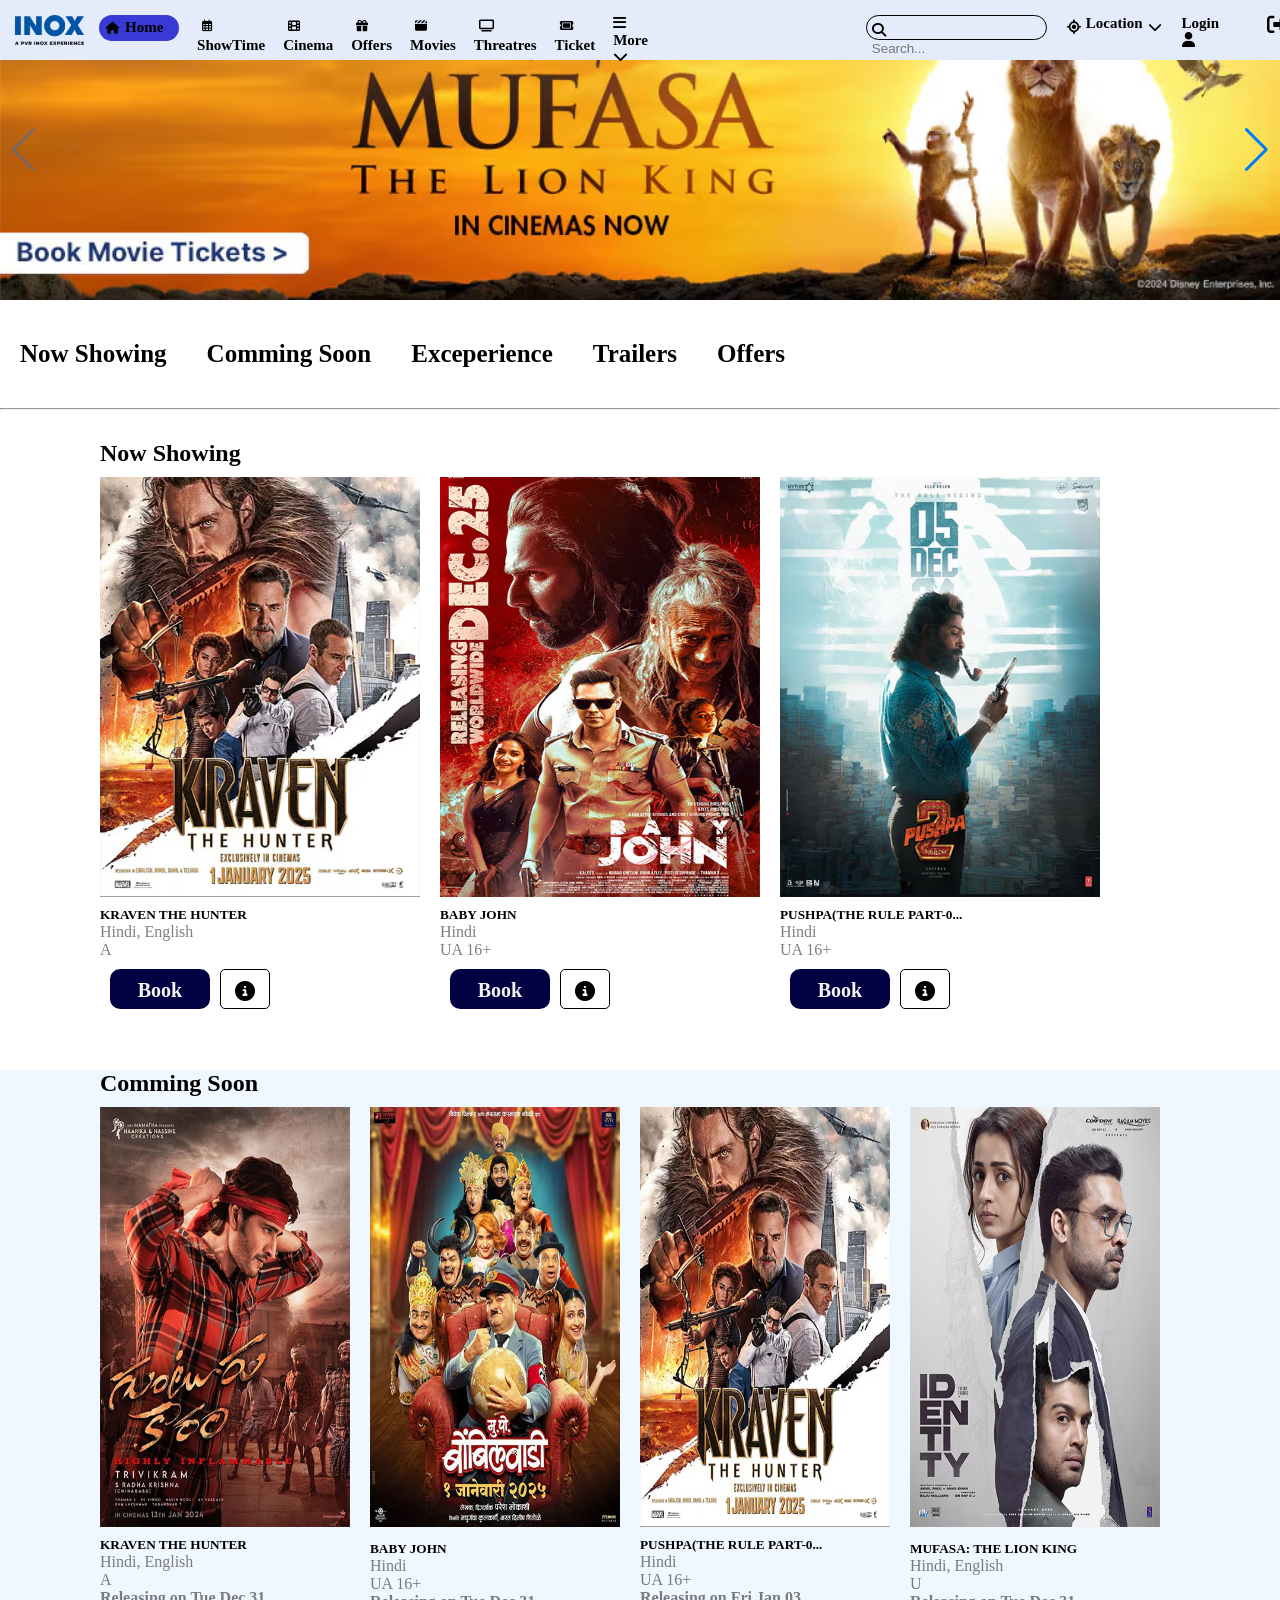
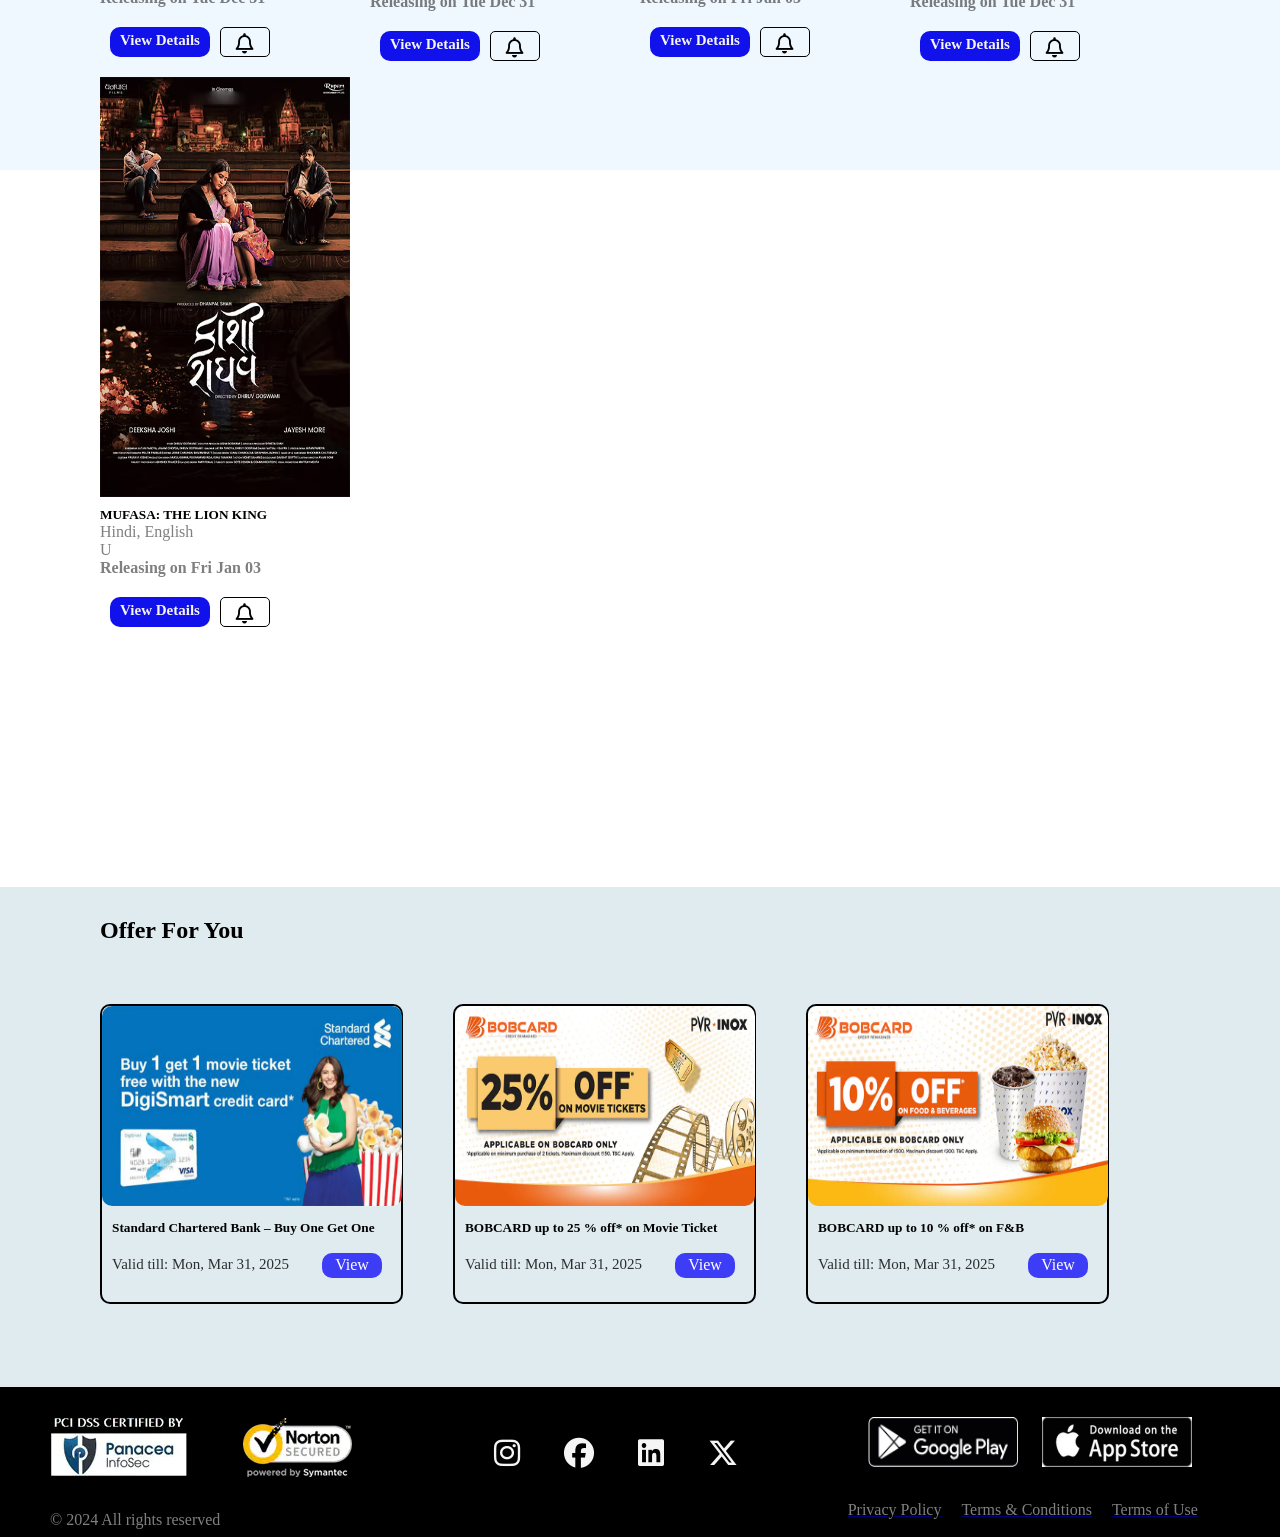
==== Index.html @ 9b7f3636 "first commit" ====
<!DOCTYPE html>
<html lang="en">
<head>
    <meta charset="UTF-8">
    <meta name="viewport" content="width=device-width, initial-scale=1.0">
    <title>Document</title>
    <meta name="viewport" content="width=device-width, initial-scale=1, minimum-scale=1, maximum-scale=1" />
    <link rel="stylesheet" href="style.css">
    <link rel="stylesheet" href="responsive.css">
    <link rel="stylesheet" href="https://cdn.jsdelivr.net/npm/swiper@11/swiper-bundle.min.css" />
    <link rel="stylesheet" href="https://cdnjs.cloudflare.com/ajax/libs/font-awesome/6.6.0/css/all.min.css" integrity="sha512-Kc323vGBEqzTmouAECnVceyQqyqdsSiqLQISBL29aUW4U/M7pSPA/gEUZQqv1cwx4OnYxTxve5UMg5GT6L4JJg==" crossorigin="anonymous" referrerpolicy="no-referrer" />
    <link rel="icon" href="image/bookkaroLogo.webp">
    <link href="https://unpkg.com/aos@2.3.1/dist/aos.css" rel="stylesheet">

    <!-- <style>
        #Rname::placeholder
        {
            color: red;
        }
    </style> -->
  
</head>
<body>
    <header>
        <nav >
            <img   data-aos-duration="800" data-aos="fade-right" src="image/Inox.avif" alt="">
            <a data-aos-duration="800" data-aos="fade-down" href="Index.html"><div class="home"><i class="fa-solid fa-house"></i>Home</div></a>
            <a data-aos-duration="800"  data-aos="fade-up" href="#commingSoon"><div class="showTime"><i class="fa-regular fa-calendar-days"></i>ShowTime</div></a>
            <a data-aos-duration="800" data-aos="fade-down" href="#nowShowing"><div class="cinema"><i class="fa-solid fa-film"></i>Cinema</div></a>
            <a data-aos-duration="800"  data-aos="fade-up" href="#offer"><div class="offer"><i class="fa-solid fa-gift"></i>Offers</div></a>
            <a data-aos-duration="800" data-aos="fade-down" href="#nowShowing"><div class="movie"><i class="fa-solid fa-clapperboard"></i>Movies</div></a>
            <a data-aos-duration="800"  data-aos="fade-up" href="#tailers"><div class="threatres"><i class="fa-solid fa-tv"></i>Threatres</div></a>
            <a data-aos-duration="800" data-aos="fade-down" href="Ticket.html"><div class="ticket"><i class="fa-solid fa-ticket"></i>Ticket</div></a>
            <!-- <a href="#"><div class="passport"><i class="fa-regular fa-star"></i>Passport</div></a> -->
            <div data-aos-duration="800" data-aos="fade-down" style="cursor:pointer;" onclick="moreOpen()" onmouseenter="moreOpen()" class="bar"><i class="fa-solid fa-bars"></i>More<i class="fa-solid fa-chevron-down"></i></div>
            <div data-aos-duration="800"  data-aos="fade-up" class="search"><i class="fa-solid fa-magnifying-glass"></i><input type="text"  placeholder="Search..."></div>
            <div data-aos-duration="800" data-aos="fade-down" class="location" ><i class="fa-solid fa-location-crosshairs"></i><p id="yourlocation">Location</p><i id="show" onclick="showlocation()" class="fa-solid fa-chevron-down"></i><i onclick="locationhide()" id="hide" class="fa-solid fa-chevron-down"></i></div>
           <p data-aos-duration="800" data-aos="fade-down-left" id="profile" style="font-weight: bold; color: red; margin-top: 10px;"> <div class="login" onclick="login()" >Login <i class="fa-solid fa-user"></i></div></p>
           <i data-aos-duration="800" data-aos="fade-down-left" id="log" onclick="logout()" style="font-size: 20px; padding-top: 15px; padding-left: 30px;" class="fa-solid fa-right-from-bracket"></i>
            
        </nav>
    </header>



    <section id="details">
        <h1>YEH JAWAANI HAI DEEWANI (RE RELEASE)</h1>
        <div onclick="closeKaro()" class="close">close</div>
        <p id="time">U/A .2h 41m .May 31, 2013 . Hindi</p>
        <h5>Synopsis</h5>
        <p id="synp">On a trekking trip, an introverted Naina falls for a charming ex-classmate, whose thirst for adventure drives them apart. Years later, their paths cross again.</p>
        <h2>Cast</h2>
    <div class="cast">
           
        <div class="act1"><img style="height: 200px; width: 150px; border-radius: 20px;" src="image/act1.jpg" alt=""></div>
        <div class="act2"><img style="height: 200px; width: 150px; border-radius: 20px;" src="image/act2.jpg" alt=""></div>
        <div class="act3"><img style="height: 200px; width: 150px; border-radius: 20px;" src="image/act3.jpg" alt=""></div>
        <div class="act4"><img style="height: 200px; width: 150px; border-radius: 20px;" src="image/act4.jpg" alt=""></div>
        <div class="act5"><img style="height: 200px; width: 150px; border-radius: 20px;" src="image/act5.jpg" alt=""></div>
        <div class="act6"><img style="height: 200px; width: 150px; border-radius: 20px;" src="image/act6.jpg" alt=""></div>
        <div class="act7"><img style="height: 200px; width: 150px; border-radius: 20px;" src="image/act7.jpg" alt=""></div>
        <div class="act8"><img style="height: 200px; width: 150px; border-radius: 20px;" src="image/act8.jpg" alt=""></div>
        <div class="act9"><img style="height: 200px; width: 150px; border-radius: 20px;" src="image/act9.jpg" alt=""></div>
        <div class="act10"><img style="height: 200px; width: 150px; border-radius: 20px;" src="image/act10.jpg" alt=""></div>
   </div>
   <h2 onclick="done()">Crew</h2>
   <div class="crew">
    <div class="crew1"><img style="height: 200px; width: 150px; border-radius: 20px;" src="image/crew1.jpg" alt=""></div>
    <div class="crew2"><img style="height: 200px; width: 150px; border-radius: 20px;" src="image/crew2.jpg" alt=""></div>
   </div>
   <h2 style="padding-top: 50px;">backdrops</h2>
   <div class="backdrops">
    <div class="back1"><img style="height: 200px; width: 320px; border-radius: 20px;" src="image/back2.jpg" alt=""></div>
    <div class="back3"><img style="height: 200px; width: 320px; border-radius: 20px;" src="image/back3.jpg" alt=""></div>
    <div class="back4"><img style="height: 200px; width: 320px; border-radius: 20px;" src="image/back4.jpg" alt=""></div>
    <div class="back5"><img style="height: 200px; width: 320px; border-radius: 20px;" src="image/back5.jpg" alt=""></div>
    <div class="back6"><img style="height: 200px; width: 320px; border-radius: 20px;" src="image/back6.jpg" alt=""></div>
    <div class="back7"><img style="height: 200px; width: 320px; border-radius: 20px;" src="image/back9.jpg" alt=""></div>
    <div class="back8"><img style="height: 200px; width: 320px; border-radius: 20px;" src="image/back7.jpg" alt=""></div>
    <div class="back9"><img style="height: 200px; width: 320px; border-radius: 20px;" src="image/back8.jpg" alt=""></div>
    <div class="back10"><img style="height: 200px; width: 320px; border-radius: 20px;" src="image/back9.jpg" alt=""></div>
   </div>

   <h2 style="margin-top: 50px; margin-top: 500px;">Also Showing</h2>
   <div class="showing">
    <div class="show1"><img style="height: 420px; width: 320px;" src="image/mv1.avif" alt=""></div>
    <div class="show2"> <img style="height: 420px; width: 320px;" src="image/mv2.webp" alt=""></div>
    <div class="show3"> <img style="height: 420px; width: 320px;" src="image/mv3.avif" alt=""></div>
    <div class="show4"> <img style="height: 420px; width: 320px;" src="image/mv4.webp" alt=""></div>

   </div>
</section>





    <section id="login">
        <form action="">
            <h2>User Login Page</h2> <i id="loginPageHide" class="fa-solid fa-xmark"></i>
            <p id="error" style="font-size: 30px; color: red;"></p>
            <p> Enter Username: <input id="logname" type="text" placeholder="Enter Username"><br></p>
           <p>Enter Password: <input id="logpass" type="text" placeholder="Enter Password"><br></p> 
               <button onclick="return loginKaro()" type="submit" value="login" id="loginButton">Login</button>

               <h1 id="nahi">Don't have a Account </h1>
               <h1 onclick="register()" ><a href="#Register">Resister Now</a></h1>
        </form>
    </section>







    <section id="location">
        <div class="location">
            <p id="bhopal">Bhopal- MP</p>
            <p id="indore">Indore- MP</p>
            <p id="banaras">Banaras- UP</p>
            <p id="mumbai">Mumbai- MH</p>
            <p id="prayagaraj">Prayagraj- UP</p>
            <p id="rewa">Rewa- MP</p>
        </div>

    </section>
   

  




    <section id="Register">
        <form action="">
           <h2>User Resister Page</h2> <i id="registerPageHide" class="fa-solid fa-xmark"></i>
           <p id="error"></p>
           <p > Enter Username: <input id="Rname" type="text" placeholder="Enter Username"><br></p>
           <p >Enter Password: <input id="Rpass"type="text" placeholder="Enter Password"><br></p> 
           <p >Re-enter Password: <input id="Rcpass"type="text" placeholder="Re-enter Password"><br></p>
                  <button onclick="return RegisterKaro()" type="submit" value="register" id="registerButton">Register</button>

               <h1 id="nahi">I have a Account </h1>
               <h1 onclick="login() "><a href="#login">Login</a></h1>
        </form>
    </section>













  

   <section id="bookKaro">
    <h1 id="movieName()"><p> Movie Name hai </p>-(3D)- <span>(Hindi)</span></h1>
    <span style="display: flex; gap: 50px; padding-top: 10px;">
        <div style="margin-left: 50px; font-size: 15px; padding: 5px; border-radius: 20px; border: 1px solid black;" class="action ">ACTION</div>
    <div style="padding: 5px; font-size: 15px; border-radius: 20px; border: 1px solid black;" class="Thriller">THRILLER</div>
    </span>
    <hr>
    <div class="nav2">
        <div class="date">
            <p id="yesterday"></p>
            <p  id="today"></p>
            <p id="tomorrow"></p>
        </div>
        <div class="option">
            <p onclick="priceRange()">Filter price Range  <select name="" id="priceSet">
                <option value="one">Rs- 0-100</option>
                <option value="two">Rs- 101-200</option>
                <option selected value="three">Rs- 201-300</option>
                <option value="four">Rs- 301-400</option>
                <option value="five">Rs- 401-500</option>
            </select></p>
            <p onclick="timeRange()">Filter Show Timmng
                <select name="" id="timeSet">
                    <option value="morning"> Morning.    12:00-11:59 AM</option>
                    <option value="Afternoon">Afternoon.    12:00-3:59 PM</option>
                    <option selected value="evening">Evening.    4:00-6:59 PM</option>
                    <option value="night">Night.    7:00-11:59 PM</option>
                </select>
            </p>
        </div>
    </div>
    <div class="brandwithPrice1">
       <div class="first1" >
        <p id="rate">RS. 140.00</p>
        <p id="type">Premium</p>
        <p id="status" style="color: green;">Available</p>
       </div> 
       <div class="second2">
        <p id="rate">RS. 140.00</p>
        <p id="type">Normal</p>
        <p id="status" style="color: green;">Available</p>
       </div>
       <div class="third3">
        <p id="rate">RS. 140.00</p>
        <p id="type">Executive</p>
        <p id="status" style="color: green;">Available</p>
       </div>
    </div>
    <div class="brandwithPrice2">
        <div class="first1">
         <p id="rate">RS. 140.00</p>
         <p id="type">Premium</p>
         <p id="status" style="color: green;">Available</p>
        </div> 
        <div class="second2">
         <p id="rate">RS. 140.00</p>
         <p id="type">Normal</p>
         <p id="status" style="color: green;">Available</p>
        </div>
        <div class="third3">
         <p id="rate">RS. 140.00</p>
         <p id="type">Executive</p>
         <p id="status" style="color: green;">Available</p>
        </div>
     </div>
     <div class="brandwithPrice3">
        <div class="first1">
         <p id="rate">RS. 140.00</p>
         <p id="type">Premium</p>
         <p id="status" style="color: green;">Available</p>
        </div> 
        <div class="second2">
         <p id="rate">RS. 140.00</p>
         <p id="type">Normal</p>
         <p id="status" style="color: green;">Available</p>
        </div>
        <div class="third3">
         <p id="rate">RS. 140.00</p>
         <p id="type">Executive</p>
         <p id="status" style="color: green;">Available</p>
        </div>
     </div>
  
    
    <hr>
      
    <div style="display: flex;" id="cinemaList1">
        <div class="cinemaname">
           <a  style="text-decoration: none;" href="howManySeat.html"> <p style="padding: 10px; font-weight: bold; cursor: pointer; "> <i  style="padding-right: 5px;" class="fa-regular fa-heart"></i> Cinepolis: Aashima Mall, Bhopal</p> </a>
            <span style="display: flex; gap: 50px;">
              <p style="color: green; padding-left: 20px;"> <i class="fa-solid fa-mobile"></i> M-Ticket</p> 
              <p style="color: rgb(204, 94, 20);"> <i class="fa-solid fa-plate-wheat"></i>Food & Beverage</p>
            </span>
        </div>
      <div class="info">
        <p><i style="padding-right: 5px; font-size: 15px;" class="fa-solid fa-circle-info"></i>info</p>
    </div>
    <div style="display: flex; gap: 10px;" class="alltime">
       <a style="text-decoration: none;" href="howManySeat.html">  <div onmouseenter="priceOne1()" onmouseleave="priceOnel1()" class="firstTime" >10:20 AM</div></a>
       <a  style="text-decoration: none;" href="howManySeat.html">  <div  onmouseenter="priceOne2()" onmouseleave="priceOnel2()" class="secondTime">02:25 PM</div></a>
        <a  style="text-decoration: none;" href="howManySeat.html">  <div   onmouseenter="priceOne3()" onmouseleave="priceOnel3()" class="thirdTime">  06:30 PM</div></a>
    </div>
  
    </div>
    <p id="i8" style="font-weight: bold;"> <i style="color: rgb(246, 160, 12); margin-top: 20px; margin-left: 520px; padding-right: 5px; font-size: 12px;" class="fa-solid fa-circle"></i>Cancellation Available</p>
   
    <div class="brandwithPrice4">
        <div class="first1">
         <p id="rate">RS. 140.00</p>
         <p id="type">Premium</p>
         <p id="status" style="color: green;">Available</p>
        </div> 
        <div class="second2">
         <p id="rate">RS. 140.00</p>
         <p id="type">Normal</p>
         <p id="status" style="color: green;">Available</p>
        </div>
        <div class="third3">
         <p id="rate">RS. 140.00</p>
         <p id="type">Executive</p>
         <p id="status" style="color: green;">Available</p>
        </div>
     </div>
     <div class="brandwithPrice5">
         <div class="first1">
          <p id="rate">RS. 240.00</p>
          <p id="type">Premium</p>
          <p id="status" style="color: green;">Available</p>
         </div> 
         <div class="second2">
          <p id="rate">RS. 140.00</p>
          <p id="type">Normal</p>
          <p id="status" style="color: green;">Available</p>
         </div>
         <div class="third3">
          <p id="rate">RS. 140.00</p>
          <p id="type">Executive</p>
          <p id="status" style="color: green;">Available</p>
         </div>
      </div>
      <div class="brandwithPrice6">
         <div class="first1">
          <p id="rate">RS. 150.00</p>
          <p id="type">Premium</p>
          <p id="status" style="color: green;">Available</p>
         </div> 
         <div class="second2">
          <p id="rate">RS. 150.00</p>
          <p id="type">Normal</p>
          <p id="status" style="color: green;">Available</p>
         </div>
         <div class="third3">
          <p id="rate">RS. 300.00</p>
          <p id="type">Executive</p>
          <p id="status" style="color: green;">Available</p>
         </div>
      </div>

      <hr>
    <div style="display: flex;" id="cinemaList2">
        <div class="cinemaname">
            <a  style="text-decoration: none;" href="howManySeat.html"> <p style="padding: 10px; font-weight: bold; cursor: pointer; "> <i  style="padding-right: 5px;" class="fa-regular fa-heart"></i> Raj Big 2 Cinema: Bhopal</p> </a>
            <span style="display: flex; gap: 50px;">
              <p style="color: green; padding-left: 20px;"> <i class="fa-solid fa-mobile"></i> M-Ticket</p> 
              <p style="color: rgb(204, 94, 20);"> <i class="fa-solid fa-plate-wheat"></i>Food & Beverage</p>
            </span>
        </div>
      <div class="info">
        <p><i style="padding-right: 5px; font-size: 15px;" class="fa-solid fa-circle-info"></i>info</p>
    </div>
    <div style="display: flex; gap: 10px;" class="alltime">
        <a  style="text-decoration: none;" href="howManySeat.html">  <div onmouseenter="priceOne4()" onmouseleave="priceOnel4()"  class="firstTime">06:20 AM</div></a>
            <a  style="text-decoration: none;" href="howManySeat.html"> <div onmouseenter="priceOne5()" onmouseleave="priceOnel5() "class="secondTime">03:15 PM</div></a>
                <a  style="text-decoration: none;" href="howManySeat.html"> <div onmouseenter="priceOne6()" onmouseleave="priceOnel6() "class="thirdTime">  09:30 PM</div></a>
    </div>
    
    </div>
    <p id="i7" style="font-weight: bold;"> <i style="color: rgb(246, 160, 12); margin-top: 20px; margin-left: 520px; padding-right: 5px; font-size: 12px;" class="fa-solid fa-circle"></i>Cancellation Available</p>
    <div class="brandwithPrice7">
        <div class="first1">
         <p id="rate">RS. 150.00</p>
         <p id="type">Premium</p>
         <p id="status" style="color: green;">Available</p>
        </div> 
        <div class="second2">
         <p id="rate">RS. 240.00</p>
         <p id="type">Normal</p>
         <p id="status" style="color: green;">Available</p>
        </div>
        <div class="third3">
         <p id="rate">RS. 140.00</p>
         <p id="type">Executive</p>
         <p id="status" style="color: green;">Available</p>
        </div>
     </div>
     <div class="brandwithPrice8">
         <div class="first1">
          <p id="rate">RS. 190.00</p>
          <p id="type">Premium</p>
          <p id="status" style="color: green;">Available</p>
         </div> 
         <div class="second2">
          <p id="rate">RS. 150.00</p>
          <p id="type">Normal</p>
          <p id="status" style="color: green;">Available</p>
         </div>
         <div class="third3">
          <p id="rate">RS. 140.00</p>
          <p id="type">Executive</p>
          <p id="status" style="color: green;">Available</p>
         </div>
      </div>
      <div class="brandwithPrice9">
         <div class="first1">
          <p id="rate">RS. 210.00</p>
          <p id="type">Premium</p>
          <p id="status" style="color: green;">Available</p>
         </div> 
         <div class="second2">
          <p id="rate">RS. 500.00</p>
          <p id="type">Normal</p>
          <p id="status" style="color: green;">Available</p>
         </div>
         <div class="third3">
          <p id="rate">RS. 140.00</p>
          <p id="type">Executive</p>
          <p id="status" style="color: green;">Available</p>
         </div>
      </div>
    <hr>
   







    <div style="display: flex;" id="cinemaList3">
        <div class="cinemaname">
            <a  style="text-decoration: none;" href="howManySeat.html"> <p style="padding: 10px; font-weight: bold; cursor: pointer;"> <i style="padding-right: 5px;" class="fa-regular fa-heart"></i> Cinepolis: Aashima Mall, Bhopal</p></a>
            <span style="display: flex; gap: 50px;">
              <p style="color: green; padding-left: 20px;"> <i class="fa-solid fa-mobile"></i> M-Ticket</p> 
              <p style="color: rgb(204, 94, 20);"> <i class="fa-solid fa-plate-wheat"></i>Food & Beverage</p>
            </span>
        </div>
      <div class="info">
        <p><i style="padding-right: 5px; font-size: 15px;" class="fa-solid fa-circle-info"></i>info</p>
    </div>
    <div style="display: flex; gap: 10px;" class="alltime">
        <a  style="text-decoration: none;" href="howManySeat.html"> <div  onmouseenter="priceOne7()" onmouseleave="priceOnel7() " class="firstTime">06:20 PM</div></a>
        <a  style="text-decoration: none;" href="howManySeat.html"> <div  onmouseenter="priceOne8()" onmouseleave="priceOnel8() " class="secondTime">12:15 PM</div></a>
        <a  style="text-decoration: none;" href="howManySeat.html"> <div  onmouseenter="priceOne9()" onmouseleave="priceOnel9() " class="thirdTime">  09:30 PM</div></a>
    </div>
    
    </div>
    <p id="i6" style="font-weight: bold;"> <i style="color: rgb(246, 160, 12); margin-top: 20px; margin-left: 520px; padding-right: 5px; font-size: 12px;" class="fa-solid fa-circle"></i>Cancellation Available</p>

    <div class="brandwithPrice10">
        <div class="first1">
         <p id="rate">RS. 150.00</p>
         <p id="type">Premium</p>
         <p id="status" style="color: green;">Available</p>
        </div> 
        <div class="second2">
         <p id="rate">RS. 240.00</p>
         <p id="type">Normal</p>
         <p id="status" style="color: green;">Available</p>
        </div>
        <div class="third3">
         <p id="rate">RS. 140.00</p>
         <p id="type">Executive</p>
         <p id="status" style="color: green;">Available</p>
        </div>
     </div>
    
    <hr>
   

    <div style="display: flex;" id="cinemaList9">
        <div class="cinemaname">
            <a  style="text-decoration: none;" href="howManySeat.html"> <p style="padding: 10px; font-weight: bold; cursor: pointer;"> <i style="padding-right: 5px;" class="fa-regular fa-heart"></i> Cinepolis: Aashima Mall, Bhopal</p></a>
            <span style="display: flex; gap: 50px;">
              <p style="color: green; padding-left: 20px;"> <i class="fa-solid fa-mobile"></i> M-Ticket</p> 
              <p style="color: rgb(204, 94, 20);"> <i class="fa-solid fa-plate-wheat"></i>Food & Beverage</p>
            </span>
        </div>
      <div class="info">
        <p><i style="padding-right: 5px; font-size: 15px;" class="fa-solid fa-circle-info"></i>info</p>
    </div>
    <div style="display: flex; gap: 10px;" class="alltime">
        <a  style="text-decoration: none;" href="howManySeat.html"> <div   onmouseenter="priceOne10()" onmouseleave="priceOnel10() " class="firstTime">06:20 PM</div></a>
        
    </div>
    
    </div>
    <p id="i5" style="font-weight: bold;"> <i style="color: rgb(246, 160, 12); margin-top: 20px; margin-left: 520px; padding-right: 5px; font-size: 12px;" class="fa-solid fa-circle"></i>Cancellation Available</p>
    
    <div class="brandwithPrice28">
        <div class="first1">
         <p id="rate">RS. 150.00</p>
         <p id="type">Premium</p>
         <p id="status" style="color: green;">Available</p>
        </div> 
        <div class="second2">
         <p id="rate">RS. 240.00</p>
         <p id="type">Normal</p>
         <p id="status" style="color: green;">Available</p>
        </div>
        <div class="third3">
         <p id="rate">RS. 140.00</p>
         <p id="type">Executive</p>
         <p id="status" style="color: green;">Available</p>
        </div>
     </div>
     <div class="brandwithPrice29">
         <div class="first1">
          <p id="rate">RS. 190.00</p>
          <p id="type">Premium</p>
          <p id="status" style="color: green;">Available</p>
         </div> 
         <div class="second2">
          <p id="rate">RS. 150.00</p>
          <p id="type">Normal</p>
          <p id="status" style="color: green;">Available</p>
         </div>
         <div class="third3">
          <p id="rate">RS. 140.00</p>
          <p id="type">Executive</p>
          <p id="status" style="color: green;">Available</p>
         </div>
      </div>
      <div class="brandwithPrice30">
         <div class="first1">
          <p id="rate">RS. 210.00</p>
          <p id="type">Premium</p>
          <p id="status" style="color: green;">Available</p>
         </div> 
         <div class="second2">
          <p id="rate">RS. 500.00</p>
          <p id="type">Normal</p>
          <p id="status" style="color: green;">Available</p>
         </div>
         <div class="third3">
          <p id="rate">RS. 140.00</p>
          <p id="type">Executive</p>
          <p id="status" style="color: green;">Available</p>
         </div>
      </div>
    <hr>
   






    <div style="display: flex;" id="cinemaList12">
        <div class="cinemaname">
            <a  style="text-decoration: none;" href="howManySeat.html"> <p style="padding: 10px; font-weight: bold; cursor: pointer;"> <i style="padding-right: 5px;" class="fa-regular fa-heart"></i> Peoples Mall, Bhopal</p></a>
            <span style="display: flex; gap: 50px;">
              <p style="color: green; padding-left: 20px;"> <i class="fa-solid fa-mobile"></i> M-Ticket</p> 
              <p style="color: rgb(204, 94, 20);"> <i class="fa-solid fa-plate-wheat"></i>Food & Beverage</p>
            </span>
        </div>
      <div class="info">
        <p><i style="padding-right: 5px; font-size: 15px;" class="fa-solid fa-circle-info"></i>info</p>
    </div>
    <div style="display: flex; gap: 10px;" class="alltime">
        <a  style="text-decoration: none;" href="howManySeat.html"> <div   onmouseenter="priceOne11()" onmouseleave="priceOnel11() " class="firstTime">06:20 PM</div></a>
        <a  style="text-decoration: none;" href="howManySeat.html"> <div   onmouseenter="priceOne12()" onmouseleave="priceOnel12() " class="secondTime">08:15 PM</div></a>
        <a  style="text-decoration: none;" href="howManySeat.html"><div  onmouseenter="priceOne13()" onmouseleave="priceOnel13() " class="thirdTime">  09:30 PM</div></a>
    </div>
    
    </div>
    <p id="i4" style="font-weight: bold;"> <i style="color: rgb(246, 160, 12); margin-top: 20px; margin-left: 520px; padding-right: 5px; font-size: 12px;" class="fa-solid fa-circle"></i>Cancellation Available</p>
    
    
    
    
    <div class="brandwithPrice23">
        <div class="first1">
         <p id="rate">RS. 150.00</p>
         <p id="type">Premium</p>
         <p id="status" style="color: green;">Available</p>
        </div> 
        <div class="second2">
         <p id="rate">RS. 240.00</p>
         <p id="type">Normal</p>
         <p id="status" style="color: green;">Available</p>
        </div>
        <div class="third3">
         <p id="rate">RS. 140.00</p>
         <p id="type">Executive</p>
         <p id="status" style="color: green;">Available</p>
        </div>
     </div>
     <div class="brandwithPrice24">
         <div class="first1">
          <p id="rate">RS. 190.00</p>
          <p id="type">Premium</p>
          <p id="status" style="color: green;">Available</p>
         </div> 
         <div class="second2">
          <p id="rate">RS. 150.00</p>
          <p id="type">Normal</p>
          <p id="status" style="color: green;">Available</p>
         </div>
         <div class="third3">
          <p id="rate">RS. 140.00</p>
          <p id="type">Executive</p>
          <p id="status" style="color: green;">Available</p>
         </div>
      </div>
      <div class="brandwithPrice25">
         <div class="first1">
          <p id="rate">RS. 210.00</p>
          <p id="type">Premium</p>
          <p id="status" style="color: green;">Available</p>
         </div> 
         <div class="second2">
          <p id="rate">RS. 500.00</p>
          <p id="type">Normal</p>
          <p id="status" style="color: green;">Available</p>
         </div>
         <div class="third3">
          <p id="rate">RS. 140.00</p>
          <p id="type">Executive</p>
          <p id="status" style="color: green;">Available</p>
         </div>
      </div>
      <div class="brandwithPrice26">
        <div class="first1">
         <p id="rate">RS. 210.00</p>
         <p id="type">Premium</p>
         <p id="status" style="color: green;">Available</p>
        </div> 
        <div class="second2">
         <p id="rate">RS. 500.00</p>
         <p id="type">Normal</p>
         <p id="status" style="color: green;">Available</p>
        </div>
        <div class="third3">
         <p id="rate">RS. 140.00</p>
         <p id="type">Executive</p>
         <p id="status" style="color: green;">Available</p>
        </div>
     </div>
     <div class="brandwithPrice27">
        <div class="first1">
         <p id="rate">RS. 210.00</p>
         <p id="type">Premium</p>
         <p id="status" style="color: green;">Available</p>
        </div> 
        <div class="second2">
         <p id="rate">RS. 500.00</p>
         <p id="type">Normal</p>
         <p id="status" style="color: green;">Available</p>
        </div>
        <div class="third3">
         <p id="rate">RS. 140.00</p>
         <p id="type">Executive</p>
         <p id="status" style="color: green;">Available</p>
        </div>
     </div>
      
    <hr>
   










    <div style="display: flex;" id="cinemaList13">
        <div class="cinemaname">
            <a  style="text-decoration: none;" href="howManySeat.html"> <p style="padding: 10px; font-weight: bold; cursor: pointer;"> <i style="padding-right: 5px;" class="fa-regular fa-heart"></i> PVR: Aura Mall, Bhopal</p></a>
            <span style="display: flex; gap: 50px;">
              <p style="color: green; padding-left: 20px;"> <i class="fa-solid fa-mobile"></i> M-Ticket</p> 
              <p style="color: rgb(204, 94, 20);"> <i class="fa-solid fa-plate-wheat"></i>Food & Beverage</p>
            </span>
        </div>
      <div class="info">
        <p><i style="padding-right: 5px; font-size: 15px;" class="fa-solid fa-circle-info"></i>info</p>
    </div>
    <div style="display: flex; gap: 10px;" class="alltime">
        <a  style="text-decoration: none;" href="howManySeat.html"> <div onmouseenter="priceOne14()" onmouseleave="priceOnel14() " class="firstTime">10:20 AM</div></a>
        <a  style="text-decoration: none;" href="howManySeat.html"> <div onmouseenter="priceOne15()" onmouseleave="priceOnel15() " class="secondTime">08:15 PM</div></a>
        <a  style="text-decoration: none;" href="howManySeat.html"><div onmouseenter="priceOne16()" onmouseleave="priceOnel16() " class="thirdTime"> 09:30 AM</div></a>
        <a  style="text-decoration: none;" href="howManySeat.html"><div onmouseenter="priceOne17()" onmouseleave="priceOnel17() " class="fourthTime">10:30 PM</div></a>
        <a  style="text-decoration: none;" href="howManySeat.html"><div onmouseenter="priceOne18()" onmouseleave="priceOnel18() " class="fiveTime"> 00:30 PM</div></a>
    </div>
    
    </div>
    <p id="i3" style="font-weight: bold;"> <i style="color: rgb(246, 160, 12); margin-top: 20px; margin-left: 520px; padding-right: 5px; font-size: 12px;" class="fa-solid fa-circle"></i>Cancellation Available</p>
    


    <div class="brandwithPrice20">
        <div class="first1">
         <p id="rate">RS. 150.00</p>
         <p id="type">Premium</p>
         <p id="status" style="color: green;">Available</p>
        </div> 
        <div class="second2">
         <p id="rate">RS. 240.00</p>
         <p id="type">Normal</p>
         <p id="status" style="color: green;">Available</p>
        </div>
        <div class="third3">
         <p id="rate">RS. 140.00</p>
         <p id="type">Executive</p>
         <p id="status" style="color: green;">Available</p>
        </div>
     </div>
     <div class="brandwithPrice21">
         <div class="first1">
          <p id="rate">RS. 190.00</p>
          <p id="type">Premium</p>
          <p id="status" style="color: green;">Available</p>
         </div> 
         <div class="second2">
          <p id="rate">RS. 150.00</p>
          <p id="type">Normal</p>
          <p id="status" style="color: green;">Available</p>
         </div>
         <div class="third3">
          <p id="rate">RS. 140.00</p>
          <p id="type">Executive</p>
          <p id="status" style="color: green;">Available</p>
         </div>
      </div>
      <div class="brandwithPrice22">
         <div class="first1">
          <p id="rate">RS. 210.00</p>
          <p id="type">Premium</p>
          <p id="status" style="color: green;">Available</p>
         </div> 
         <div class="second2">
          <p id="rate">RS. 500.00</p>
          <p id="type">Normal</p>
          <p id="status" style="color: green;">Available</p>
         </div>
         <div class="third3">
          <p id="rate">RS. 140.00</p>
          <p id="type">Executive</p>
          <p id="status" style="color: green;">Available</p>
         </div>
      </div>
    <hr>
   



    <div style="display: flex;" id="cinemaList14">
        <div class="cinemaname">
            <a  style="text-decoration: none;" href="howManySeat.html"> <p style="padding: 10px; font-weight: bold; cursor: pointer; "> <i  style="padding-right: 5px;" class="fa-regular fa-heart"></i>  DDX Cinema Kolar: Bhopal, Bhopal</p> </a>
            <span style="display: flex; gap: 50px;">
              <p style="color: green; padding-left: 20px;"> <i class="fa-solid fa-mobile"></i> M-Ticket</p> 
              <p style="color: rgb(204, 94, 20);"> <i class="fa-solid fa-plate-wheat"></i>Food & Beverage</p>
            </span>
        </div>
      <div class="info">
        <p><i style="padding-right: 5px; font-size: 15px;" class="fa-solid fa-circle-info"></i>info</p>
    </div>
    <div style="display: flex; gap: 10px;" class="alltime">
        <a  style="text-decoration: none;" href="howManySeat.html"> <div onmouseenter="priceOne19()" onmouseleave="priceOnel19()" class="firstTime">03:20 PM</div></a>
        <a  style="text-decoration: none;" href="howManySeat.html"> <div onmouseenter="priceOne20()" onmouseleave="priceOnel20() "class="secondTime">07:15 PM</div></a>
        <a  style="text-decoration: none;" href="howManySeat.html"> <div onmouseenter="priceOne21()" onmouseleave="priceOnel21() "class="thirdTime">  09:30 PM</div></a>
    </div>
    
    </div>
    <p id="i2" style="font-weight: bold;"> <i style="color: rgb(246, 160, 12); margin-top: 20px; margin-left: 520px; padding-right: 5px; font-size: 12px;" class="fa-solid fa-circle"></i>Cancellation Available</p>
    
    
    <div class="brandwithPrice14">
        <div class="first1">
         <p id="rate">RS. 150.00</p>
         <p id="type">Premium</p>
         <p id="status" style="color: green;">Available</p>
        </div> 
        <div class="second2">
         <p id="rate">RS. 240.00</p>
         <p id="type">Normal</p>
         <p id="status" style="color: green;">Available</p>
        </div>
        <div class="third3">
         <p id="rate">RS. 140.00</p>
         <p id="type">Executive</p>
         <p id="status" style="color: green;">Available</p>
        </div>
     </div>
    <hr>
   








    <div style="display: flex;" id="cinemaList15">
        <div class="cinemaname">
            <a  style="text-decoration: none;" href="howManySeat.html"> <p style="padding: 10px; font-weight: bold; cursor: pointer;"> <i style="padding-right: 5px;" class="fa-regular fa-heart"></i> British Park Cineplex: Bhopal</p></a>
            <span style="display: flex; gap: 50px;">
              <p style="color: green; padding-left: 20px;"> <i class="fa-solid fa-mobile"></i> M-Ticket</p> 
              <p style="color: rgb(204, 94, 20);"> <i class="fa-solid fa-plate-wheat"></i>Food & Beverage</p>
            </span>
        </div>
      <div class="info">
        <p><i style="padding-right: 5px; font-size: 15px;" class="fa-solid fa-circle-info"></i>info</p>
    </div>
    <div style="display: flex; gap: 10px;" class="alltime">
        <a  style="text-decoration: none;" href="howManySeat.html"> <div onmouseenter="priceOne22()" onmouseleave="priceOnel22() " class="firstTime">06:00 PM</div></a>
    </div>
    
    </div>
    <p id="i1" style="font-weight: bold;"> <i style="color: rgb(246, 160, 12); margin-top: 20px; margin-left: 520px; padding-right: 5px; font-size: 12px;" class="fa-solid fa-circle"></i>Cancellation Available</p><hr>
   


    
   </section>




    <section id="more">
        <div onmouseleave="moreClose()" class="moreItem">
           
            <a href=""><i class="fa-solid fa-gift"></i> Gift card</a><br>
            <a href=""><i class="fa-solid fa-file-contract"></i> Portal</a><br>
            <a href=""><i class="fa-solid fa-gifts"></i> Bulk gift card</a><br>
            <a href=""><i class="fa-brands fa-adversal"></i> Adverties</a><br>
            <a href=""><i class="fa-solid fa-bag-shopping"></i>Merchandice</a><br>
            <a href=""><i class="fa-brands fa-screenpal"></i> Screenit</a>
            <hr>
            <a href="">About</a><br>
            <a href="">Career</a><br>
            <a href="">Policy</a><br>
            <a href="">Security</a><br>
            <a href="">Help</a><br>
            <a href="">Contact us</a><br>
            <a href="">FAQ</a><br>
            <a href="">News</a><br>
            <a href="">Experience</a><br>
            
        </div>

    </section>
   
       




   
    <slider>
        <div class="swiper mySwiper">
            <div class="swiper-wrapper">
              <div class="swiper-slide"><img src="image/sld1.avif" alt=""></div>
              <div class="swiper-slide"> <img src="image/sld2.avif" alt=""></div>
              <div class="swiper-slide"><img src="image/sld3.avif" alt=""></div>
              <div class="swiper-slide"><img src="image/sld4.avif" alt=""></div>
              <div class="swiper-slide"><img src="image/slide5.avif" alt=""></div>
              <div class="swiper-slide"><img src="image/sld6.avif" alt=""></div>
            </div>
            <div class="swiper-button-next"></div>
            <div class="swiper-button-prev"></div>
          </div>
    </slider>
    <main>
        <a href="#nowShowing"><div class="nowsoon">Now Showing</div></a>
        <a href="#commingSoon"><div class="commingsoon">Comming Soon</div></a>
        <a href="#tailers"><div class="experience">Exceperience</div></a>
        <a href="#tailers"><div class="traler">Trailers</div></a>
        <a href="#offer"><div class="offer">Offers</div></a>
       
    </main>
    <hr>




    <Section id="nowShowing">
            <h1>Now Showing</h1>
            <div class="box">
                <div  data-aos="flip-left"  data-aos-duration="2000"  class="box1">
                    <div class="img">
                        <img style="height: 420px; width: 320px;" src="image/mv1.avif" alt="">
                    </div>
                    <h5>KRAVEN THE HUNTER</h5>
                    <p>Hindi, English</p>
                    <p>A</p>
                    <div class="forbook">
                        <div onclick="bookKaro1()" class="book">Book</div>
                        <div onclick="detailsDekho()" class="details"><i class="fa-solid fa-circle-info"></i></div>
                    </div>
                  
                </div>
                <div  data-aos="flip-left" data-aos-duration="2000" class="box2">
                    <div class="img">
                        <img style="height: 420px; width: 320px;" src="image/mv2.webp" alt="">
                    </div>
                    <h5>BABY JOHN</h5>
                    <p>Hindi</p>
                    <p>UA 16+</p>
                    <div class="forbook">
                        <div  onclick="bookKaro2()" class="book">Book</div>
                        <div onclick="detailsDekho()" class="details"><i class="fa-solid fa-circle-info"></i></div>
                    </div>
                </div>
                <div  data-aos="flip-left" data-aos-duration="2000" class="box3">
                    <div class="img">
                        <img style="height: 420px; width: 320px;" src="image/mv3.avif" alt="">
                    </div>
                    <h5>PUSHPA(THE RULE PART-0...</h5>
                    <p>Hindi</p>
                    <p>UA 16+</p>
                    <div class="forbook">
                        <div  onclick="bookKaro3()" class="book">Book</div>
                        <div onclick="detailsDekho()" class="details"><i class="fa-solid fa-circle-info"></i></div>
                    </div>
                </div>
                <div  data-aos="flip-left" data-aos-duration="2000" class="box4">
                    <div class="img">
                        <img style="height: 420px; width: 320px;" src="image/mv4.webp" alt="">
                    </div>
                    <h5 id="movieName4">MUFASA: THE LION KING</h5>
                    <p>Hindi, English</p> 
                    <p>U</p>
                    <div class="forbook">
                        <div  onclick="bookKaro4()" class="book">Book</div>
                        <div onclick="detailsDekho()" class="details"><i class="fa-solid fa-circle-info"></i></div>
                    </div>
                </div>
              
            </div>
          
    </Section>

    <section id="commingSoon">
        <h1>Comming Soon</h1>
        <div class="box">
            <div data-aos="zoom-in-down"  data-aos-offset="300" class="box1">
                <div class="img">
                    <img style="height: 420px; width: 250px;" src="image/mv21.jpg" alt="">
                </div>
                <h5>KRAVEN THE HUNTER</h5>
                <p>Hindi, English</p>
                <p>A</p>
                <h4>Releasing on Tue Dec 31</h4>
                <div class="forbook">
                    <div onclick="detailsDekho()" style="cursor: pointer;" class="book">View Details</div>
                    <div  class="details"><i class="fa-regular fa-bell"></i></div>
                </div>
              
            </div>
            <div data-aos="zoom-in-down" data-aos-offset="300" class="box2">
                <div class="img">
                    <img style="height: 420px; width: 250px;" src="image/mv22.webp" alt="">
                </div>
                <h5>BABY JOHN</h5>
                <p>Hindi</p>
                <p>UA 16+</p>
                <h4>Releasing on Tue Dec 31</h4>
                <div class="forbook">
                    <div onclick="detailsDekho()" style="cursor: pointer;" class="book">View Details</div>
                    <div  class="details"><i class="fa-regular fa-bell"></i></div>
                </div>
            </div>
            <div  data-aos="zoom-in-down"  data-aos-offset="300" class="box3">
                <div class="img">
                    <img style="height: 420px; width: 250px;" src="image/mv23.avif" alt="">
                </div>
                <h5>PUSHPA(THE RULE PART-0...</h5>
                <p>Hindi</p>
                <p>UA 16+</p>
                <h4>Releasing on Fri Jan 03</h4>
                <div class="forbook">
                    <div  onclick="detailsDekho()" style="cursor: pointer;" class="book">View Details</div>
                    <div class="details"><i class="fa-regular fa-bell"></i></div>
                </div>
            </div>
            <div  data-aos="zoom-in-down"  data-aos-offset="300" class="box4">
                <div class="img">
                    <img style="height: 420px; width: 250px;" src="image/mv24.avif" alt="">
                </div>
                <h5>MUFASA: THE LION KING</h5>
                <p>Hindi, English</p>
                <p>U</p>
                <h4>Releasing on Tue Dec 31</h4>
                <div class="forbook">
                    <div onclick="detailsDekho()" style="cursor: pointer;" class="book">View Details</div>
                    <div class="details"><i class="fa-regular fa-bell"></i></div>
                </div>
            </div>
            <div  data-aos="zoom-in-down"  data-aos-offset="300" class="box5">
                <div class="img">
                    <img style="height: 420px; width: 250px;" src="image/mv25.avif" alt="">
                </div>
                <h5>MUFASA: THE LION KING</h5>
                <p>Hindi, English</p>
                <p>U</p>
                <h4>Releasing on Fri Jan 03</h4>
                <div class="forbook">
                    <div  onclick="detailsDekho()" style="cursor: pointer;" class="book">View Details</div>
                    <div class="details"><i class="fa-regular fa-bell"></i></div>
                </div>
            </div>
          
        </div>
    </section>

    <section id="tailers">
      <h1>Tailers</h1>
      <div  data-aos="flip-left"
      data-aos-easing="ease-out-cubic"
      data-aos-duration="2000" class="mainbox">
       
        <div style="--swiper-navigation-color: #fff; --swiper-pagination-color: #fff" class="swiper mySwiper1">
            <div class="swiper-wrapper">
              <div class="swiper-slide">
                <img style="height: 600px; width: 100%; background-size: contain;" src="image/mv1.avif" />
              </div>
              <div class="swiper-slide">
                <img style="height: 600px; width: 100%; background-size: contain;" src="image/mv2.webp" />
              </div>
              <div class="swiper-slide">
                <img style="height: 600px; width: 100%; background-size: contain;" src="image/mv3.avif" />
              </div>
              <div class="swiper-slide">
                <img style="height: 600px; width: 100%; background-size: contain;" src="image/mv4.webp" />
              </div>
              <div class="swiper-slide">
                <img style="height: 600px; width: 100%; background-size: contain;" src="image/mv21.jpg" />
              </div>
              <div class="swiper-slide">
                <img style="height: 600px; width: 100%; background-size: contain;" src="image/mv22.webp" />
              </div>
              <div class="swiper-slide">
                <img style="height: 600px; width: 100%; background-size: contain;" src="image/mv23.avif" />
              </div>
              <div class="swiper-slide">
                <img style="height: 600px; width: 100%; background-size: contain;" src="image/mv24.avif" />
              </div>
              <div class="swiper-slide">
                <img style="height: 600px; width: 100%; background-size: contain;" src="image/mv25.avif" />
              </div>
            </div>
            <div class="swiper-button-next"></div>
            <div class="swiper-button-prev"></div>
          </div>
          <div thumbsSlider="" class="swiper mySwiper2">
            <div class="swiper-wrapper">
                <div class="swiper-slide">
                    <img style="height: 100%; width: 100%; background-size: contain;" src="image/mv1.avif" />
                  </div>
                  <div class="swiper-slide">
                    <img style="height: 100%; width: 100%; background-size: contain;" src="image/mv2.webp" />
                  </div>
                  <div class="swiper-slide">
                    <img style="height: 100%; width: 100%; background-size: contain;" src="image/mv3.avif" />
                  </div>
                  <div class="swiper-slide">
                    <img style="height: 100%; width: 100%; background-size: contain;" src="image/mv4.webp" />
                  </div>
                  <div class="swiper-slide">
                    <img style="height: 100%; width: 100%; background-size: contain;" src="image/mv21.jpg" />
                  </div>
                  <div class="swiper-slide">
                    <img style="height: 100%; width: 100%; background-size: contain;" src="image/mv22.webp" />
                  </div>
                  <div class="swiper-slide">
                    <img style="height: 100%; width: 100%; background-size: contain;" src="image/mv23.avif" />
                  </div>
                  <div class="swiper-slide">
                    <img style="height: 100%; width: 100%; background-size: contain;" src="image/mv24.avif" />
                  </div>
                  <div class="swiper-slide">
                    <img style="height: 100%; width: 100%; background-size: contain;" src="image/mv25.avif" />
                  </div>
            </div>
          </div>

      </div>
    
    </section>

    <section id="offer">
        <h1>Offer For You</h1>

        <div class="box">
            <div  data-aos="zoom-in-down"  data-aos-offset="300" class="box1">
                <div class="img">
                    <img style="height: 200px; width: 300px; border-radius: 10px;" src="image/ofr4.webp" alt="">
                </div>
               <h5>Standard Chartered Bank – Buy One Get One</h5>
              <p>Valid till: Mon, Mar 31, 2025</p>
              <div class="view">View</div>
               
              
            </div>
            <div  data-aos="zoom-in-down"  data-aos-offset="300" class="box2">
                <div class="img">
                    <img style="height: 200px; width: 300px;border-radius: 10px;" src="image/ofr3.webp" alt="">
                </div>
                <h5>BOBCARD up to 25 % off* on Movie Ticket</h5>
                <p>Valid till: Mon, Mar 31, 2025</p>
                <div class="view">View</div>
            </div>
            <div  data-aos="zoom-in-down"  data-aos-offset="300" class="box3">
                <div class="img">
                    <img style="height: 200px; width: 300px; border-radius: 10px;" src="image/ofr2.webp" alt="">
                </div>
                <h5>BOBCARD up to 10 % off* on F&B</h5>
                <p>Valid till: Mon, Mar 31, 2025</p>
                <div class="view">View</div>
            </div>
            <div  data-aos="zoom-in-down"  data-aos-offset="300" class="box4">
                <div class="img">
                    <img style="height: 200px; width: 300px; border-radius: 10px;" src="image/ofr1.avif" alt="">
                </div>
                <h5>IDBI Bank - 25% Off on Transactions</h5>
                <p>Valid till: Mon, Mar 31, 2025</p>
                <div class="view">View</div>
            </div>
          
        </div>

    </section>


  

    <footer>
        <div class="left">
            <a href="https://seal.panaceainfosec.com/index.php?certid=CERT9EE7E85FBE"> <img src="image/foot1.png" alt=""></a>
           <a href="https://in.norton.com/?form_file=fdf/splash.fdf&dn=www.pvrcinemas.com&lang=en"><img src="image/foot2.png" alt=""></a>
            
            <p>© 2024 All rights reserved</p>
        </div>
        <div class="middle">
            <div class="social">
                <a href="https://www.instagram.com/umesh01910/"><i class="fa-brands fa-instagram"></i></a>
                <a href="https://www.facebook.com/umeshkumaryadav.yadav.18659"> <i class="fa-brands fa-facebook"></i></a>
                <a href="https://www.linkedin.com/in/umesh-yadav-60b617229/"><i class="fa-brands fa-linkedin"></i></a>
                <a href="https://www.linkedin.com/in/umesh-yadav-60b617229/"><i class="fa-brands fa-x-twitter"></i></a>
            </div>
           
        </div>
        <div class="right">
            <a href="https://play.google.com/store/apps/details?id=com.bt.inx"> <img style="height: 50px; width: 150px;" src="image/playstor.png " alt=""></a>
            <a  href="https://apps.apple.com/in/app/inox/id474776230"> <img style="height: 50px; width: 150px;" src="image/appstr.jpg" alt=""></a>
          <div class="rule">
            <a href="https://www.inoxmovies.com/privacy-policy"><p>Privacy Policy</p></a>
           <a href="https://www.inoxmovies.com/terms-conditions/booking"> <p>Terms & Conditions</p></a>
           <a href="https://www.inoxmovies.com/terms-use"> <p>Terms of Use</p></a>
          </div>
           
        </div>
        
    </footer>


   
      


    <!-- <div style="width: 100%; height: 500px;" id="van"></div> -->
    <script src="https://cdnjs.cloudflare.com/ajax/libs/gsap/3.12.5/gsap.min.js" integrity="sha512-7eHRwcbYkK4d9g/6tD/mhkf++eoTHwpNM9woBxtPUBWm67zeAfFC+HrdoE2GanKeocly/VxeLvIqwvCdk7qScg==" crossorigin="anonymous" referrerpolicy="no-referrer"></script>
    <!-- <script src="https://cdnjs.cloudflare.com/ajax/libs/three.js/r134/three.min.js"></script>
    <script src="https://cdn.jsdelivr.net/npm/vanta@latest/dist/vanta.globe.min.js"></script> -->
    <script src="https://cdn.jsdelivr.net/npm/swiper@11/swiper-bundle.min.js"></script>
    <script src="style.js"></script>
    <script src="https://unpkg.com/aos@2.3.1/dist/aos.js"></script>
    <script src="new.js"></script>
    <!-- <script src="vanta.js"></script> -->
   
    <script>
        AOS.init();
      </script>
 
</body>
</html>
---- style.css ----
*
{
    margin: 0;
    padding: 0;
    box-sizing: border-box;
}
header nav
{
    height: 60px;
    width: 100%;
    background-color:rgb(228, 235, 250);
   display: flex;
   position: fixed;
   top: 0px;
   z-index: 9999;
   
   
}
header nav img
{
   padding: 15px;
}
header nav a
{
    text-decoration: none;
    font-size: 15px;
    font-weight: bold;
    color: black;
   padding-top: 15px;
   padding-right: 18px;
}
header nav a i
{
    font-size: 12px;
    padding: 5px;
}
header nav .home
{
    background-color: rgb(57, 57, 213);
   border-radius: 50px;
   padding: 2px;
   width: 80px;
  
}
header nav .login
{
    font-size: 15px;
    font-weight: bold;
    color: black;
   padding-top: 15px;
   padding-right: 18px; 
   cursor:pointer;
}

header nav .location
{
    font-size: 15px;
    font-weight: bold;
    color: black;
   padding-top: 15px;
   padding-right: 18px; 
   cursor: pointer;
   display: flex;
}
header nav .location #hide
{
  display: none;
}

header nav .bar
{
    font-size: 15px;
    font-weight: bold;
    color: black;
   padding-top: 15px;
   padding-right: 18px; 

}

header nav .bar i
{
    padding-right: 5px;
}
header nav .search 

{
 
    height: 25px;
    width: 190px;
    border: 1px solid black;
    border-radius: 50px;
    padding: 5px;
    margin-top: 15px;
    margin-left: 200px;
}

header nav .search i
{
    font-size: 14px;
}
header nav .location

{
 
    padding: 5px;
    margin: 10px;
}
header nav .location i
{
    font-size: 14px;
    padding: 5px;
}
header nav .search input
{
border:none;
background-color: transparent;
}
.swiper {
    width: 100%;
    height: 100%;
  }
  
  .swiper-slide {
    text-align: center;
    font-size: 18px;
    background: #fff;
    display: flex;
    justify-content: center;
    align-items: center;
  }
  
  .swiper-slide img {
    display: block;
    width: 100%;
    height: 100%;
    object-fit: cover;
  }
  main
  {
    margin-top: 20px;
    display: flex;
  }
  main a
  {
   
    font-size: 25px;
    color: black;
    padding: 20px;
    text-decoration: none;
    font-weight: bold;
    font-style: unset;
  }
  hr
  {
    margin-top: 20px;
    color: black;
   
  }
  #nowShowing
  {
    height: 600px;
  }
  #nowShowing h1
  {
    margin-top: 30px;
    margin-left: 100px;
    font-weight: bolder;
    padding-bottom: 10px;
  }
  #nowShowing .box
  {
  
    height: 550px;
    margin-left:100px;
    display: flex;
    flex-wrap: wrap;
    gap: 20px;
   
    
  }
  #nowShowing .box .box1
  {
     height: 100%;
     width: 320px;
  }
  #nowShowing .box .box1 .img
  {
    width: 100%;
    height: 420px;
    background-size: cover;
  }
  #nowShowing .box .box1 h5
  {
    padding-top:10px ;
  }
  #nowShowing .box .box1 p
{
    opacity: 50%;
}
  #nowShowing .box .box2
  {
     height: 100%;
     width: 320px;
    
  }
  #nowShowing .box .box2 .img
  {
    width: 100%;
    height: 420px;
    background-size: cover;
  }
  #nowShowing .box .box2 h5
  {
    padding-top:10px ;
  }
  #nowShowing .box .box2 p
  {
      opacity: 50%;
  }
  #nowShowing .box .box3
  {
     height: 100%;
     width: 320px;
    
  }
  #nowShowing .box .box3 .img
  {
    width: 100%;
    height: 420px;
    background-size: cover;
  }
  #nowShowing .box .box3 h5
  {
    padding-top:10px ;
  }
  #nowShowing .box .box3 p
  {
      opacity: 50%;
  }
  #nowShowing .box .box4
  {
     height: 100%;
     width: 320px;
     
  }
  #nowShowing .box .box4 .img
  {
    width: 100%;
    height: 420px;
    background-size:cover;
  }
  #nowShowing .box .box4 h5
  {
    padding-top:10px ;
  }
  #nowShowing .box .box4 p
  {
      opacity: 50%;
  }
  .forbook
  {
    display: flex;
  }
  .forbook .book
  {
    background-color: rgb(2, 2, 67);
    height: 40px;
    width: 100px;
    border-radius: 10px;
    margin-top: 10px;
    margin-left: 10px;
    color: whitesmoke;
    font-weight: bold;
    text-align: center;
    padding-top: 10px;
    font-size: 20px;
  }
  .forbook .details
  {
    
    height: 40px;
    width: 50px;
    border-radius: 5px;
    margin-top: 10px;
    margin-left: 10px;
   border: 1px solid black;
    font-weight: bold;
    text-align: center;
    padding-top: 10px;
    font-size: 20px;
  }

   #commingSoon
  {
    height: 700px;
    background-color: aliceblue;
  }
  #commingSoon h1
  {
    margin-top: 30px;
    margin-left: 100px;
    font-weight: bolder;
    padding-bottom: 10px;
  }
  #commingSoon .box
  {
    
    height: 550px;
    margin-left:100px;
    display: flex;
    flex-wrap: wrap;
    gap: 20px;
   
    
  }
  #commingSoon .box .box1
  {
     height: 100%;
     width: 250px;
    
  }
  #commingSoon .box .box1 .img
  {
    width: 100%;
    height: 420px;
    background-size: cover;
  }
  #commingSoon .box .box1 h5
  {
    padding-top:10px ;
  }
  #commingSoon .box .box1 p
{
    opacity: 50%;
}
#commingSoon .box .box1 h4
{
    opacity: 50%;
    font-weight: bold;
}
#commingSoon .box .box2
  {
     height: 100%;
     width: 250px;
    
  }
  #commingSoon.box .box2 .img
  {
    width: 100%;
    height: 420px;
    background-size: cover;
  }
  #commingSoon .box .box2 h5
  {
    padding-top:10px ;
  }
  #commingSoon .box .box2 p
  {
      opacity: 50%;
  }
  #commingSoon .box .box2 h4
  {
      opacity: 50%;
      font-weight: bold;
  }
  #commingSoon .box .box3
  {
     height: 100%;
     width: 250px;
    
  }
  #commingSoon .box .box3 .img
  {
    width: 100%;
    height: 420px;
    background-size: cover;
  }
  #commingSoon .box .box3 h5
  {
    padding-top:10px ;
  }
  #commingSoon .box .box3 p
  {
      opacity: 50%;
  }
  #commingSoon .box .box3 h4
  {
      opacity: 50%;
      font-weight: bold;
  }
  #commingSoon .box .box4
  {
     height: 100%;
     width: 250px;
     
  }
  #commingSoon.box .box4 .img
  {
    width: 100%;
    height: 420px;
    background-size:cover;
  }
  #commingSoon .box .box4 h5
  {
    padding-top:10px ;
  }
  #commingSoon .box .box4 p
  {
      opacity: 50%;
  }
  #commingSoon .box .box4 h4
  {
      opacity: 50%;
      font-weight: bold;
  }
  #commingSoon .box .box5
  {
     height: 100%;
     width: 250px;
     
  }
  #commingSoon .box .box5 .img
  {
    width: 100%;
    height: 420px;
    background-size:cover;
  }
  #commingSoon .box .box5 h5
  {
    padding-top:10px ;
  }
  #commingSoon .box .box5 p
  {
      opacity: 50%;
  }
  #commingSoon .box .box5 h4
  {
      opacity: 50%;
      font-weight: bold;
  }
  .forbook
  {
    display: flex;
  }
  #commingSoon .forbook .book
  {
    background-color: rgb(17, 17, 235);
    height: 30px;
    width: 100px;
    border-radius: 10px;
    margin-top: 20px;
    margin-left: 10px;
    color: whitesmoke;
    font-weight: bold;
    text-align: center;
    padding-top: 5px;
    font-size: 15px;
  }
  #commingSoon .forbook .details
  {
    
    height: 30px;
    width: 50px;
    border-radius: 5px;
    margin-top: 20px;
    margin-left: 10px;
   border: 1px solid black;
    font-weight: bold;
    text-align: center;
    padding-top: 5px;
    font-size: 20px;
  }


  #tailers h1
  {
    margin-top: 30px;
    margin-left: 100px;
    font-weight: bolder;
    padding-bottom: 10px;
  }
  #tailers .mainbox
  {
    height: 620px;
    width: 1300px;
    margin-left: 100px;
    /* background-color: red; */
    border: 25px solid rgb(198, 232, 246);
  }
  #tailers .swiper {
    width: 100%;
    height: 100%;
  }

  #tailers .swiper-slide {
    text-align: center;
    height: 600px;
    font-size: 18px;
    background: #fff;
    display: flex;
    justify-content: center;
    align-items: center;
  }

  #tailers .swiper-slide img {
    display: block;
    width: 100%;
    height: 100%;
    object-fit: cover;
  }

  

  #tailers  .swiper {
    width: 100%;
    height: 300px;
    margin-left: auto;
    margin-right: auto;
  }

  #tailers .swiper-slide {
    background-size: cover;
    background-position: center;
  }

  #tailers .mySwiper1 {
    height: 80%;
    width: 100%;
  }

  #tailers .mySwiper2 {
    height: 20%;
    box-sizing: border-box;
    padding: 10px 0;
  }

  #tailers .mySwiper2 .swiper-slide {
    width: 25%;
    height: 100%;
    opacity: 0.4;
  }

  #tailers .mySwiper2 .swiper-slide-thumb-active {
    opacity: 1;
  }

  #tailers .swiper-slide img {
    display: block;
    width: 100%;
    height: 100%;
    object-fit: cover;
  }


  #offer
  {
    height: 500px;
    width: 100%;
    background-color:  rgb(224, 235, 239);
  }
  #offer h1
  {
    margin-top: 30px;
    margin-left: 100px;
    font-weight: bolder;
    padding-bottom: 10px;
    padding-top: 30px;
  }
  #offer  .box
  {
  
    height: 430px;
    margin-left:100px;
    display: flex;
    flex-wrap: wrap;
    gap: 50px;
    margin-top: 50px;
  }
  #offer .box .box1
  {
     height: 300px;
     width: 303px;
     border: 2px solid black;
     border-radius: 10px;
  }
 
  #offer .box .box1 h5
  {
    padding-top:10px ;
    padding-left: 10px;
  }
  #offer .box .box1 p
{
    opacity: 80%;
      font-size: 15px;
      padding-top: 20px;
      padding-left: 10px;
}
#offer .box .box1 .view
{
  height: 25px;
  width: 60px;
  background-color: rgb(61, 61, 247);
  color: white;
  border-radius: 10px;
  text-align: center;
  padding-top: 3px;
  margin-left: 220px;
  margin-top: -20px;
}
#offer .box .box2
  {
    height: 300px;
    width: 303px;
    border: 2px solid black;
    border-radius: 10px;
    
  }

  #offer  .box .box2 h5
  {
    padding-top:10px ;
    padding-left: 10px;
  }
  #offer  .box .box2 p
  {
    opacity: 80%;
    font-size: 15px;
    padding-top: 20px;
    padding-left: 10px;
  }
  #offer .box .box2 .view
  {
    height: 25px;
    width: 60px;
    background-color: rgb(61, 61, 247);
    color: white;
    border-radius: 10px;
    text-align: center;
    padding-top: 3px;
    margin-left: 220px;
    margin-top: -20px;
  }
  #offer .box .box3
  { height: 300px;
    width: 303px;
    border: 2px solid black;
    border-radius: 10px;
    
  }
 
  #offer .box .box3 h5
  {
    padding-top:10px ;
    padding-left: 10px;
  }
  #offer .box .box3 p
  {
    opacity: 80%;
    font-size: 15px;
    padding-top: 20px;
    padding-left: 10px;
  }
  #offer .box .box3 .view
  {
    height: 25px;
    width: 60px;
    background-color: rgb(61, 61, 247);
    color: white;
    border-radius: 10px;
    text-align: center;
    padding-top: 3px;
    margin-left: 220px;
    margin-top: -20px;
  }
  #offer  .box .box4
  {
    height: 300px;
    width: 303px;
    border: 2px solid black;
    border-radius: 10px;
     
  }
 
  #offer  .box .box4 h5
  {
    padding-top:10px ;
    padding-left: 10px;
  }
  #offer .box .box4 p
  {
      opacity: 80%;
      font-size: 15px;
      padding-top: 20px;
      padding-left: 10px;
  }
  #offer .box .box4 .view
  {
    height: 25px;
    width: 60px;
    background-color: rgb(61, 61, 247);
    color: white;
    border-radius: 10px;
    text-align: center;
    padding-top: 3px;
    margin-left: 220px;
    margin-top: -20px;
  }
  .forbook
  {
    display: flex;
  }
  .forbook .book
  {
    background-color: rgb(2, 2, 67);
    height: 40px;
    width: 100px;
    border-radius: 10px;
    margin-top: 10px;
    margin-left: 10px;
    color: whitesmoke;
    font-weight: bold;
    text-align: center;
    padding-top: 10px;
    font-size: 20px;
  }
  .forbook .details
  {
    
    height: 40px;
    width: 50px;
    border-radius: 5px;
    margin-top: 10px;
    margin-left: 10px;
   border: 1px solid black;
    font-weight: bold;
    text-align: center;
    padding-top: 10px;
    font-size: 20px;
  }



  footer
  {
    height: 150px;
    width: 100%;
    background-color: black;
    display: flex;
  }
  .left
  {
    height: 100%;
    width: 500px;
    
   
  }
  .left img
  {
    margin-top: 30px;
    margin-left: 50px;
  }
  .left p
  {
    color: white;
    opacity: 50%;
    margin-top: 30px;
    margin-left: 50px;
  }
  .middle
  {
    height: 100%;
    width: 500px;
   
  }
  .middle .social
  {
    margin-top: 50px;
    margin-left: 50px;
  }
  .middle a
  {
    padding: 20px;
    font-size: 30px;
   color: whitesmoke;
  }
  .right
  {
    height: 100%;
    width: 510px;
  }
  .right img
  {
    margin-top: 30px;
    margin-left: 20px;
  }
  .right .rule
  {
    display: flex;
    gap: 20px;
  }
  .right .rule p
  {
    opacity: 50%;
    margin-top: 30px;
    color: white;
  }




  #more
  {
    height: 400px;
    width: 200px;
    background-color:white;
    position: absolute;
    top: 60px;
    left: 800px;
    z-index: 999;
    border-radius: 20px;
    display: none;
  }
  #more .moreItem
  {
    font-size: 15px;
  }
  #more .moreItem i
  {
    font-size: 12px;
    padding-right: 10px;
  }
  #more .moreItem a
  {
    text-decoration: none;
  
    color: black;
    padding: 20px;
    padding-top: 10px;
    
  }

  #login
  {
    height: 600px;
    width: 650px;
    border-radius: 30px;
    background-color: whitesmoke;
    position: fixed;
    top: 60px;
    left: 400px;
    z-index: 999;
    display: none;
  }
  #login h2
  {
    text-align: center;
    font-size: 35px;
    margin-top: 20px;
  }
  #login p
  {
    font-size: 30px;
   text-align: center;
    padding-top: 50px;
  }
  #login input
  {
    border-radius: 20px;
    font-size: 15px;
    padding: 10px;
    width: 300px;
  }
  button
  {
    background-color: blue;
    height: 50px;
    width: 180px;
    border-radius: 20px;
    color: white;
    font-weight: bold;
    margin-top: 80px;
    font-size: 25px;
    margin-left: 280px;
  }
  #login i
 {
  float: right;
  font-size: 30px;
  cursor: pointer;
  margin-right: 30px;
  margin-top: -30px;
 }
  #login #nahi
  {
    margin-top: 50px;
  }
  #login h1{
    text-align: center;
  }

  



 #Register
 {
    height: 600px;
    width: 650px;
    border-radius: 30px;
    background-color: whitesmoke;
    position: fixed;
    top: 60px;
    left: 400px;
    z-index: 999;
    display: none;
 }
 #Register i
 {
  float: right;
  font-size: 30px;
  cursor: pointer;
  margin-right: 30px;
  margin-top: -30px;
 }
 #Register h2
 {
   text-align: center;
   font-size: 35px;
   margin-top: 20px;
 }
 #Register p
 {
   font-size: 30px;
  text-align: center;
   padding-top: 30px;
 }
 #Register input
 {
   border-radius: 20px;
   font-size: 15px;
   padding: 10px;
   width: 300px;
 }
 button
 {
   background-color: blue;
   height: 50px;
   width: 180px;
   border-radius: 20px;
   color: white;
   font-weight: bold;
   margin-top: 50px;
   font-size: 25px;
   margin-left: 280px;
 }
 #Register #nahi
 {
   margin-top: 50px;
 }
 #Register h1{
   text-align: center;
 }

 #location .location
 {
    height: 300px;
    width: 150px;
    background-color:rgb(172, 215, 248);
    position: absolute;
    top: 60px;
    left: 1300px;
    z-index: 9999;
    display: none;
    border-radius: 20px;
    
 }
 #location .location p
 {
    font-size: 20px;
    font-weight: bold;
    font-family:serif;
    line-height: 30px;
    padding: 10px;
    cursor: pointer;
   
 }

#details
{
  height: 2500px;
  width: 100%;
  position: absolute;
  top: 60px;
  background-color: rgb(230, 243, 251);
  z-index: 1000000;
  display: none;
}
#details h1
{
  padding: 50px;
  font-size: 30px;
  font-weight: bold;
  padding-bottom: 20px;
}
#details #time
{
  padding-left: 50px;
  font-weight: bold;
}
#details h5
{
  padding: 50px;
  font-size: 20px;
  font-weight: bold;
  padding-bottom: 20px;
}
#details h2
{
  padding-left: 50px;
  padding-bottom: 20px;
  font-size: 20px;
  font-weight: bold;
 
}
#details #synp
{
  padding-left: 50px;
  padding-bottom: 20px;
}
#details .close
{
 height: 30px;
 width: 70px;
 color: black;
 border-radius: 20px;
 background-color: #accef4;
 border: 2px solid black;
 text-align: center;
 float: right;
 padding-top: 3px;
 font-weight: bold;
 font-size: 20px;
 margin-right: 50px;
 margin-top: -50px;
 cursor: pointer;
}
#details .cast
{
  height: 500px;
  width: 100%;
  margin-left: 50px;
  margin-top: 5px;
  background-color: rgb(212, 229, 249);
  display: grid;
  gap: 10px;
  grid-template-columns: repeat(8,1fr);
}
#details .crew
{
  height: 200px;
  width: 100%;
  margin-left: 50px;
  margin-top: 5px;
  background-color: rgb(212, 229, 249);
  display: grid;
  gap: 10px;
  grid-template-columns: repeat(2,200px);
}
#details .backdrops
{
  height: 200px;
  width: 100%;
  margin-left: 50px;
  margin-top: 50px;
  background-color: rgb(212, 229, 249);
  display: grid;
  
  grid-template-columns: repeat(4,1fr);
}
#details .showing
{
  margin-left: 50px;
  margin-top: 10px;
  background-color: rgb(212, 229, 249);
  display: grid;
  grid-template-columns: repeat(4,1fr);
}

#bookKaro
{
  height: 3000Px;
  width: 100%;
  background-color: rgb(213, 226, 252);
  position:absolute;
  z-index: 100;
  top: 60px;
  display: none;
}
#bookKaro h1
{
font-size: 40px;
color: black;
padding: 50px;
padding-bottom: 10px;
}
#bookKaro h1:hover
{
  text-decoration: underline;
  font-weight: bold;
}
#bookKaro .nav2
{
  height: 70px;
  width: 100%;
 
  display: flex;
  gap: 70%;
}
#bookKaro .nav2 .option
{
 display: flex;
 gap: 55px;
}
#bookKaro .nav2 .option p
{
 padding: 8px;
 margin-top: 25px;
  font-size: 20px;
  font-weight: bold;
  width: 200px;
}
#bookKaro .nav2 .option p:hover
{
  border: 1px solid black;
  border-radius: 20px;
  background-color: azure;
}
#bookKaro .nav2 .option p #timeSet
{
  border-radius: 20px;
  width: 170px;
}
#bookKaro .nav2 .option p #priceSet
{
  border-radius: 20px;
  width: 170px;
}


#bookKaro .brandwithPrice1
{
  height: 50Px;
  display: flex;
  width: 200px;
  border-radius: 20px;
  position: absolute;
  left: 500px;
  margin-bottom: 10px;
  background-color: rgb(116, 238, 183);
  opacity:0;
}


#bookKaro .brandwithPrice1 p
{
  font-size: 10px;
  padding-left: 10px;
  font-weight: bold;

}
#bookKaro .brandwithPrice1 #rate
{
  padding-top: 10px;
}
#bookKaro .brandwithPrice2
{
  height: 50Px;
  display: flex;
  width: 200px;
  border-radius: 20px;
  position: absolute;
  left: 630px;
  margin-bottom: 10px;
  background-color: rgb(116, 238, 183);
  opacity: 0;
}


#bookKaro .brandwithPrice2 p
{
  font-size: 10px;
  padding-left: 10px;
  font-weight: bold;

}
#bookKaro .brandwithPrice2 #rate
{
  padding-top: 10px;
}
#bookKaro .brandwithPrice3
{
  height: 50Px;
  display: flex;
  width: 200px;
  border-radius: 20px;
  position: absolute;
  left: 750px;
  margin-bottom: 10px;
  background-color: rgb(116, 238, 183);
  opacity: 0;
}


#bookKaro .brandwithPrice3 p
{
  font-size: 10px;
  padding-left: 10px;
  font-weight: bold;

}
#bookKaro .brandwithPrice3 #rate
{
  padding-top: 10px;
}




#bookKaro #cinemaLis1  .info
{
 margin-top: 20px;
 padding: 20px;
}
#bookKaro #cinemaList1  .info p
{
  font-size: 15px;
  padding: 20px;
  margin-left: 20px;
}
#bookKaro #cinemaList1  .alltime
{
  margin-left: 100px;
  margin-top: 40px;
}
#bookKaro #cinemaList1  .alltime .firstTime
{
  border: 1px solid black;
  border-radius: 10px;
  color: green;
  padding: 10px 30px;
  margin-left: 50px;
}
#bookKaro #cinemaList1  .alltime .secondTime
{
  border: 1px solid black;
  border-radius: 10px;
  color: green;
  padding: 10px 30px;
 
}
#bookKaro #cinemaList1  .alltime .thirdTime
{
  border: 1px solid black;
  border-radius: 10px;
  color: green;
  padding: 10px 30px;
 
}

#bookKaro .brandwithPrice4
{
  height: 50Px;
  display: flex;
  width: 200px;
  border-radius: 20px;
  position: absolute;
  left: 500px;
  margin-bottom: 10px;
  background-color: rgb(116, 238, 183);
  opacity: 0;
}
#bookKaro .brandwithPrice4 p
{
  font-size: 10px;
  padding-left: 10px;
  font-weight: bold;

}
#bookKaro .brandwithPrice4 #rate
{
  padding-top: 10px;
}
#bookKaro .brandwithPrice5
{
  height: 50Px;
  display: flex;
  width: 200px;
  border-radius: 20px;
  position: absolute;
  left: 630px;
  margin-bottom: 10px;
  background-color: rgb(116, 238, 183);
  opacity: 0;
}


#bookKaro .brandwithPrice5 p
{
  font-size: 10px;
  padding-left: 10px;
  font-weight: bold;

}
#bookKaro .brandwithPrice5 #rate
{
  padding-top: 10px;
}
#bookKaro .brandwithPrice6
{
  height: 50Px;
  display: flex;
  width: 200px;
  border-radius: 20px;
  position: absolute;
  left: 750px;
  margin-bottom: 10px;
  background-color: rgb(116, 238, 183);
  opacity: 0;
}


#bookKaro .brandwithPrice6 p
{
  font-size: 10px;
  padding-left: 10px;
  font-weight: bold;

}
#bookKaro .brandwithPrice6 #rate
{
  padding-top: 10px;
}



#bookKaro #cinemaLis2  .info
{
 margin-top: 20px;
 padding: 20px;
}
#bookKaro #cinemaList2  .info p
{
  font-size: 15px;
  padding: 20px;
  margin-left: 20px;
}
#bookKaro #cinemaList2  .alltime
{
  margin-left: 100px;
  margin-top: 40px;
}
#bookKaro #cinemaList2  .alltime .firstTime
{
  border: 1px solid black;
  border-radius: 10px;
  color: green;
  padding: 10px 30px;
  margin-left: 50px;
}
#bookKaro #cinemaList2  .alltime .secondTime
{
  border: 1px solid black;
  border-radius: 10px;
  color: green;
  padding: 10px 30px;
 
}
#bookKaro #cinemaList2  .alltime .thirdTime
{
  border: 1px solid black;
  border-radius: 10px;
  color: green;
  padding: 10px 30px;
 
}






#bookKaro .brandwithPrice7
{
  height: 50Px;
  display: flex;
  width: 200px;
  border-radius: 20px;
  position: absolute;
  left: 500px;
  margin-bottom: 10px;
  background-color: rgb(116, 238, 183);
  opacity:0;
}
#bookKaro .brandwithPrice7 p
{
  font-size: 10px;
  padding-left: 10px;
  font-weight: bold;

}
#bookKaro .brandwithPrice7 #rate
{
  padding-top: 10px;
}
#bookKaro .brandwithPrice8
{
  height: 50Px;
  display: flex;
  width: 200px;
  border-radius: 20px;
  position: absolute;
  left: 630px;
  margin-bottom: 10px;
  background-color: rgb(116, 238, 183);
  opacity: 0;
}
#bookKaro .brandwithPrice8 p
{
  font-size: 10px;
  padding-left: 10px;
  font-weight: bold;

}
#bookKaro .brandwithPrice8 #rate
{
  padding-top: 10px;
}
#bookKaro .brandwithPrice9
{
  height: 50Px;
  display: flex;
  width: 200px;
  border-radius: 20px;
  position: absolute;
  left: 750px;
  margin-bottom: 10px;
  background-color: rgb(116, 238, 183);
  opacity: 0;
}
#bookKaro .brandwithPrice9 p
{
  font-size: 10px;
  padding-left: 10px;
  font-weight: bold;

}
#bookKaro .brandwithPrice9 #rate
{
  padding-top: 10px;
}




#bookKaro #cinemaLis3  .info
{
 margin-top: 20px;
 padding: 20px;
}
#bookKaro #cinemaList3  .info p
{
  font-size: 15px;
  padding: 20px;
  margin-left: 20px;
}
#bookKaro #cinemaList3  .alltime
{
  margin-left: 100px;
  margin-top: 40px;
}
#bookKaro #cinemaList3  .alltime .firstTime
{
  border: 1px solid black;
  border-radius: 10px;
  color: green;
  padding: 10px 30px;
  margin-left: 50px;
}
#bookKaro #cinemaList3  .alltime .secondTime
{
  border: 1px solid black;
  border-radius: 10px;
  color: green;
  padding: 10px 30px;
 
}
#bookKaro #cinemaList3  .alltime .thirdTime
{
  border: 1px solid black;
  border-radius: 10px;
  color: green;
  padding: 10px 30px;
 
}




#bookKaro .brandwithPrice10
{
  height: 50Px;
  display: flex;
  width: 200px;
  border-radius: 20px;
  position: absolute;
  left: 500px;
  margin-bottom: 10px;
  background-color: rgb(116, 238, 183);
  opacity:0;
}
#bookKaro .brandwithPrice10 p
{
  font-size: 10px;
  padding-left: 10px;
  font-weight: bold;

}
#bookKaro .brandwithPrice10 #rate
{
  padding-top: 10px;
}



#bookKaro #cinemaLis9  .info
{
 margin-top: 20px;
 padding: 20px;
}
#bookKaro #cinemaList9  .info p
{
  font-size: 15px;
  padding: 20px;
  margin-left: 20px;
}
#bookKaro #cinemaList9  .alltime
{
  margin-left: 100px;
  margin-top: 40px;
}
#bookKaro #cinemaList9  .alltime .firstTime
{
  border: 1px solid black;
  border-radius: 10px;
  color: green;
  padding: 10px 30px;
  margin-left: 50px;
}



#bookKaro .brandwithPrice28
{
  height: 50Px;
  display: flex;
  width: 200px;
  border-radius: 20px;
  position: absolute;
  left: 500px;
  margin-bottom: 10px;
  background-color: rgb(116, 238, 183);
  opacity:0;
}
#bookKaro .brandwithPrice28 p
{
  font-size: 10px;
  padding-left: 10px;
  font-weight: bold;

}
#bookKaro .brandwithPrice28 #rate
{
  padding-top: 10px;
}
#bookKaro .brandwithPrice29
{
  height: 50Px;
  display: flex;
  width: 200px;
  border-radius: 20px;
  position: absolute;
  left: 630px;
  margin-bottom: 10px;
  background-color: rgb(116, 238, 183);
  opacity:0;
}
#bookKaro .brandwithPrice29 p
{
  font-size: 10px;
  padding-left: 10px;
  font-weight: bold;

}
#bookKaro .brandwithPrice29 #rate
{
  padding-top: 10px;
}
#bookKaro .brandwithPrice30
{
  height: 50Px;
  display: flex;
  width: 200px;
  border-radius: 20px;
  position: absolute;
  left: 750px;
  margin-bottom: 10px;
  background-color: rgb(116, 238, 183);
  opacity:0;
}
#bookKaro .brandwithPrice30 p
{
  font-size: 10px;
  padding-left: 10px;
  font-weight: bold;

}
#bookKaro .brandwithPrice30 #rate
{
  padding-top: 10px;
}


#bookKaro #cinemaLis12  .info
{
 margin-top: 20px;
 padding: 20px;
}
#bookKaro #cinemaList12  .info p
{
  font-size: 15px;
  padding: 20px;
  margin-left: 20px;
}
#bookKaro #cinemaList12  .alltime
{
  margin-left: 100px;
  margin-top: 40px;
}
#bookKaro #cinemaList12  .alltime .firstTime
{
  border: 1px solid black;
  border-radius: 10px;
  color: green;
  padding: 10px 30px;
  margin-left: 50px;
}
#bookKaro #cinemaList12  .alltime .secondTime
{
  border: 1px solid black;
  border-radius: 10px;
  color: green;
  padding: 10px 30px;
 
}
#bookKaro #cinemaList12  .alltime .thirdTime
{
  border: 1px solid black;
  border-radius: 10px;
  color: green;
  padding: 10px 30px;
 
}






#bookKaro .brandwithPrice23
{
  height: 50Px;
  display: flex;
  width: 200px;
  border-radius: 20px;
  position: absolute;
  left: 500px;
  margin-bottom: 10px;
  background-color: rgb(116, 238, 183);
  opacity:0;
}
#bookKaro .brandwithPrice23 p
{
  font-size: 10px;
  padding-left: 10px;
  font-weight: bold;

}
#bookKaro .brandwithPrice23 #rate
{
  padding-top: 10px;
}
#bookKaro .brandwithPrice24
{
  height: 50Px;
  display: flex;
  width: 200px;
  border-radius: 20px;
  position: absolute;
  left: 630px;
  margin-bottom: 10px;
  background-color: rgb(116, 238, 183);
  opacity:0;
}
#bookKaro .brandwithPrice24 p
{
  font-size: 10px;
  padding-left: 10px;
  font-weight: bold;

}
#bookKaro .brandwithPrice24 #rate
{
  padding-top: 10px;
}
#bookKaro .brandwithPrice25
{
  height: 50Px;
  display: flex;
  width: 200px;
  border-radius: 20px;
  position: absolute;
  left: 750px;
  margin-bottom: 10px;
  background-color: rgb(116, 238, 183);
  opacity:0;
}
#bookKaro .brandwithPrice25 p
{
  font-size: 10px;
  padding-left: 10px;
  font-weight: bold;

}
#bookKaro .brandwithPrice25 #rate
{
  padding-top: 10px;
}
#bookKaro .brandwithPrice26
{
  height: 50Px;
  display: flex;
  width: 200px;
  border-radius: 20px;
  position: absolute;
  left: 900px;
  margin-bottom: 10px;
  background-color: rgb(116, 238, 183);
  opacity:0;
}
#bookKaro .brandwithPrice26 p
{
  font-size: 10px;
  padding-left: 10px;
  font-weight: bold;

}
#bookKaro .brandwithPrice26 #rate
{
  padding-top: 10px;
}

#bookKaro .brandwithPrice27
{
  height: 50Px;
  display: flex;
  width: 200px;
  border-radius: 20px;
  position: absolute;
  left: 1050px;
  margin-bottom: 10px;
  background-color: rgb(116, 238, 183);
  opacity:0;
}
#bookKaro .brandwithPrice27 p
{
  font-size: 10px;
  padding-left: 10px;
  font-weight: bold;

}
#bookKaro .brandwithPrice27 #rate
{
  padding-top: 10px;
}






#bookKaro #cinemaLis13  .info
{
 margin-top: 20px;
 padding: 20px;
}
#bookKaro #cinemaList13  .info p
{
  font-size: 15px;
  padding: 20px;
  margin-left: 20px;
}
#bookKaro #cinemaList13  .alltime
{
  margin-left: 100px;
  margin-top: 40px;
}
#bookKaro #cinemaList13  .alltime .firstTime
{
  border: 1px solid black;
  border-radius: 10px;
  color: green;
  padding: 10px 30px;
  margin-left: 50px;
}
#bookKaro #cinemaList13  .alltime .secondTime
{
  border: 1px solid black;
  border-radius: 10px;
  color: green;
  padding: 10px 30px;
 
}
#bookKaro #cinemaList13  .alltime .thirdTime
{
  border: 1px solid black;
  border-radius: 10px;
  color: green;
  padding: 10px 30px;
 
}
#bookKaro #cinemaList13  .alltime .fourthTime
{
  border: 1px solid black;
  border-radius: 10px;
  color: green;
  padding: 10px 30px;
  margin-left: 10px;
}
#bookKaro #cinemaList13  .alltime .fiveTime
{
  border: 1px solid black;
  border-radius: 10px;
  color: green;
  padding: 10px 30px;
  margin-left: 10px;
}



#bookKaro .brandwithPrice20
{
  height: 50Px;
  display: flex;
  width: 200px;
  border-radius: 20px;
  position: absolute;
  left: 500px;
  margin-bottom: 10px;
  background-color: rgb(116, 238, 183);
  opacity:0;
}
#bookKaro .brandwithPrice20 p
{
  font-size: 10px;
  padding-left: 10px;
  font-weight: bold;

}
#bookKaro .brandwithPrice20 #rate
{
  padding-top: 10px;
}
#bookKaro .brandwithPrice21
{
  height: 50Px;
  display: flex;
  width: 200px;
  border-radius: 20px;
  position: absolute;
  left: 630px;
  margin-bottom: 10px;
  background-color: rgb(116, 238, 183);
  opacity:0;
}
#bookKaro .brandwithPrice21 p
{
  font-size: 10px;
  padding-left: 10px;
  font-weight: bold;

}
#bookKaro .brandwithPrice21 #rate
{
  padding-top: 10px;
}
#bookKaro .brandwithPrice22
{
  height: 50Px;
  display: flex;
  width: 200px;
  border-radius: 20px;
  position: absolute;
  left: 750px;
  margin-bottom: 10px;
  background-color: rgb(116, 238, 183);
  opacity:0;
}
#bookKaro .brandwithPrice22 p
{
  font-size: 10px;
  padding-left: 10px;
  font-weight: bold;

}
#bookKaro .brandwithPrice22 #rate
{
  padding-top: 10px;
}




#bookKaro #cinemaLis14  .info
{
 margin-top: 20px;
 padding: 20px;
}
#bookKaro #cinemaList14  .info p
{
  font-size: 15px;
  padding: 20px;
  margin-left: 20px;
}
#bookKaro #cinemaList14  .alltime
{
  margin-left: 100px;
  margin-top: 40px;
}
#bookKaro #cinemaList14  .alltime .firstTime
{
  border: 1px solid black;
  border-radius: 10px;
  color: green;
  padding: 10px 30px;
  margin-left: 50px;
}
#bookKaro #cinemaList14  .alltime .secondTime
{
  border: 1px solid black;
  border-radius: 10px;
  color: green;
  padding: 10px 30px;
 
}
#bookKaro #cinemaList14  .alltime .thirdTime
{
  border: 1px solid black;
  border-radius: 10px;
  color: green;
  padding: 10px 30px;
 
}





#bookKaro .brandwithPrice14
{
  height: 50Px;
  display: flex;
  width: 200px;
  border-radius: 20px;
  position: absolute;
  left: 450px;
  margin-bottom: 10px;
  background-color: rgb(116, 238, 183);
  opacity:0;
}
#bookKaro .brandwithPrice14 p
{
  font-size: 10px;
  padding-left: 10px;
  font-weight: bold;

}
#bookKaro .brandwithPrice14 #rate
{
  padding-top: 10px;
}





#bookKaro #cinemaLis15  .info
{
 margin-top: 20px;
 padding: 20px;
}
#bookKaro #cinemaList15  .info p
{
  font-size: 15px;
  padding: 20px;
  margin-left: 20px;
}
#bookKaro #cinemaList15  .alltime
{
  margin-left: 100px;
  margin-top: 40px;
}
#bookKaro #cinemaList15  .alltime .firstTime
{
  border: 1px solid black;
  border-radius: 10px;
  color: green;
  padding: 10px 30px;
  margin-left: 50px;
}



#howmanySeat .mainbox
{
  height: 500px; width: 600px; background-color:white;
  border-radius: 50px;
  justify-content: center;
  margin-top: 100px;
  margin-left: 450px;
  border: 1px solid black;
  /* display: none; */
}
#howmanySeat .mainbox h1
{
  padding: 50px;
  padding-top: 30px;
  font-size: 30px;
  color: black;
  padding-left: 80px;
  font-weight: bolder;
}
#howmanySeat .mainbox .numberbox
{
  display: flex;
  gap: 20px;
  padding: 50px;
  padding-top: 20px;
  padding-bottom: 20px;
}
#howmanySeat .mainbox .selectseat
{
  height: 50px; 
  width: 400px;
   background-color: red; 
   border-radius: 20px;
    margin-left: 90px; 
    font-size: 20px;
     font-weight: bold;
      padding-top: 10px; 
      padding-left: 150px;
}

#howmanySeat .mainbox .totalprice
{
  display: flex;
   padding: 15px;
    margin-left: 200px;
     font-weight: bolder;
}

#movieRoom 
{
  height: 1200px;
  width: 100%;
  background-color: rgb(187, 214, 248);
  display: none;

}
#movieRoom  #nav1
{
  display: flex;
  gap: 70%;
  background-color: rgb(241, 246, 246);
  height: 100px;
  width: 100%;
}
#movieRoom  #nav1 .box1
{
  padding-top: 30px;
  display: flex;
  gap: 20px;
  margin-left: 50px;

}
#movieRoom  #nav1 .box1 h1
{
  font-size: 25px;
  font-weight: bolder;

}
#movieRoom  #nav1 .box2
{
  display: flex;
  gap: 55px;
  padding-top: 30px;
}
#movieRoom  #nav1 .box2 .dltPage
{
  font-size: 30px;
  font-weight: bolder;
  color: red;
  cursor: pointer;
 

}
#movieRoom  #nav1 .box2 .seatNumber{
  height: 30px;
  width: 120px;
  background-color: burlywood;
  border-radius: 20px;
  padding-left: 15px;
  padding-top: 5px;
}
#movieRoom  #nav1 .box2 .seatNumber p{
  font-weight: bold;
  font-size: 17px;
}
#movieRoom  #nav1 .box2 .seatNumber i
{
  font-size: 15px;
}
#movieRoom  #nav1 .box2 .seatNumber h5
{
  font-size: 15px;
}
#movieRoom #nav2
{
  height: 100px;
  width: 100%;
  background-color: rgb(236, 233, 204);
  display: flex;
  gap: 20px;
  height: 80px;
  padding-bottom: 10px;
}


#movieRoom #nav2 .firstTime
{
  border: 1px solid black;
  border-radius: 10px;
  background-color: rgb(180, 231, 180);
 padding-left: 10px;
 padding-right: 10px;
 padding-top: 5px;
  margin-left: 50px;
  height: 30px;
  margin-top: 25px;
 
}
#movieRoom #nav2 .secondTime
{
  border: 1px solid black;
  border-radius: 10px;
  background-color: rgb(180, 231, 180);
  padding-left: 10px;
 padding-right: 10px;
 padding-top: 5px;
 height: 30px;
 margin-top: 25px;
 
 
}
#movieRoom #nav2 .thirdTime
{
  border: 1px solid black;
  border-radius: 10px;
  background-color: rgb(180, 231, 180);
  padding-left: 10px;
 padding-right: 10px;
 padding-top: 5px;
 height: 30px;
 margin-top: 25px;
 
 
}
#movieRoom #nav2  .fourthTime
{
  border: 1px solid black;
  border-radius: 10px;
  background-color: rgb(180, 231, 180);
  padding-left: 10px;
  padding-right: 10px;
  padding-top: 5px;
  margin-left: 10px;
  height: 30px;
  margin-top: 25px;
 
}
#movieRoom #nav2 .fiveTime
{
  border: 1px solid black;
  border-radius: 10px;
  background-color: rgb(180, 231, 180);
  padding-left: 10px;
 padding-right: 10px;
 padding-top: 5px;
  margin-left: 10px;
 height: 30px;
  margin-bottom: 5px;
  margin-top: 25px;
}

#movieRoom #TicketmainBox .remainingSeat
{
  height: 40px;
  width: 200px;
  background-color: rgb(39, 36, 36);
  border-radius: 10px;
margin-left: 600px;
margin-top: 5px;
  display: flex;
  gap: 5px;
  color: white;
  padding: 10px 25px;
  font-size: 20px;
}
#movieRoom #TicketmainBox .ticketBox1 h1
{  
 padding-left: 50px;
 padding-top: 50px;
 height: 80px;
 padding-bottom: 5px;
 opacity: 50%;

}
#movieRoom #TicketmainBox .ticketBox1 .seatBox
{
  height: 100px;
  width: 100%;
  display: grid;
  grid-template-columns: repeat(20,1fr );
  grid-template-rows: repeat(1,1fr);
  padding-top: 30px;
  
} 
#movieRoom #TicketmainBox .ticketBox1 .seatBox .tkt1
{
  height: 50px;
  width: 50px;
  border-radius: 10px;
  background-color: green;
  margin-left: 20px;
  padding-top: 15px;
  font-size: 20px;
  font-weight: bold;
}
#movieRoom #TicketmainBox .ticketBox1 .seatBox .tkt2
{
  height: 50px;
  width: 50px;
  border-radius: 10px;
  background-color: green;
  padding-top: 15px;
  padding-left: 20px;
  font-size: 20px;
  font-weight: bold;
}
#movieRoom #TicketmainBox .ticketBox1 .seatBox .tkt3
{
  height: 50px;
  width: 50px;
  border-radius: 10px;
  background-color: green;
  padding-top: 15px;
  padding-left: 20px;
  font-size: 20px;
  font-weight: bold;
}
#movieRoom #TicketmainBox .ticketBox1 .seatBox .tkt4
{
  height: 50px;
  width: 50px;
  border-radius: 10px;
  background-color: green;
  padding-top: 15px;
  padding-left: 20px;
  font-size: 20px;
  font-weight: bold;
}
#movieRoom #TicketmainBox .ticketBox1 .seatBox .tkt5
{
  height: 50px;
  width: 50px;
  border-radius: 10px;
  background-color: green;
  padding-top: 15px;
  padding-left: 20px;
  font-size: 20px;
  font-weight: bold;
}
#movieRoom #TicketmainBox .ticketBox1 .seatBox .tkt6
{
  height: 50px;
  width: 50px;
  border-radius: 10px;
  background-color: green;
  padding-top: 15px;
  padding-left: 20px;
  font-size: 20px;
  font-weight: bold;
}
#movieRoom #TicketmainBox .ticketBox1 .seatBox .tkt7
{
  height: 50px;
  width: 50px;
  border-radius: 10px;
  background-color: green;
  padding-top: 15px;
  padding-left: 20px;
  font-size: 20px;
  font-weight: bold;
}
#movieRoom #TicketmainBox .ticketBox1 .seatBox .tkt8
{
  height: 50px;
  width: 50px;
  border-radius: 10px;
  background-color: green;
  padding-top: 15px;
  padding-left: 20px;
  font-size: 20px;
  font-weight: bold;
}
#movieRoom #TicketmainBox .ticketBox1 .seatBox .tkt9
{
  height: 50px;
  width: 50px;
  border-radius: 10px;
  background-color: green;
  padding-top: 15px;
  padding-left: 20px;
  font-size: 20px;
  font-weight: bold;
}
#movieRoom #TicketmainBox .ticketBox1 .seatBox .tkt10
{
  height: 50px;
  width: 50px;
  border-radius: 10px;
  background-color: green;
  padding-top: 15px;
  padding-left: 20px;
  font-size: 20px;
  font-weight: bold;
}
#movieRoom #TicketmainBox .ticketBox1 .seatBox .tkt11
{
  height: 50px;
  width: 50px;
  border-radius: 10px;
  background-color: green;
  padding-top: 15px;
  padding-left: 20px;
  font-size: 20px;
  font-weight: bold;
}
#movieRoom #TicketmainBox .ticketBox1 .seatBox .tkt12
{
  height: 50px;
  width: 50px;
  border-radius: 10px;
  background-color: green;
  padding-top: 15px;
  padding-left: 20px;
  font-size: 20px;
  font-weight: bold;
}
#movieRoom #TicketmainBox .ticketBox1 .seatBox .tkt13
{
  height: 50px;
  width: 50px;
  border-radius: 10px;
  background-color: green;
  padding-top: 15px;
  padding-left: 20px;
  font-size: 20px;
  font-weight: bold;
}
#movieRoom #TicketmainBox .ticketBox1 .seatBox .tkt14
{
  height: 50px;
  width: 50px;
  border-radius: 10px;
  background-color: green;
  padding-top: 15px;
  padding-left: 20px;
  font-size: 20px;
  font-weight: bold;
}
#movieRoom #TicketmainBox .ticketBox1 .seatBox .tkt15
{
  height: 50px;
  width: 50px;
  border-radius: 10px;
  background-color: green;
  padding-top: 15px;
  padding-left: 20px;
  font-size: 20px;
  font-weight: bold;
}
#movieRoom #TicketmainBox .ticketBox1 .seatBox .tkt16
{
  height: 50px;
  width: 50px;
  border-radius: 10px;
  background-color: green;
  padding-top: 15px;
  padding-left: 20px;
  font-size: 20px;
  font-weight: bold;
}
#movieRoom #TicketmainBox .ticketBox1 .seatBox .tkt17
{
  height: 50px;
  width: 50px;
  border-radius: 10px;
  background-color: green;
  padding-top: 15px;
  padding-left: 20px;
  font-size: 20px;
  font-weight: bold;
}
#movieRoom #TicketmainBox .ticketBox1 .seatBox .tkt18
{
  height: 50px;
  width: 50px;
  border-radius: 10px;
  background-color: green;
  padding-top: 15px;
  padding-left: 20px;
  font-size: 20px;
  font-weight: bold;
}
#movieRoom #TicketmainBox .ticketBox1 .seatBox .tkt19
{
  height: 50px;
  width: 50px;
  border-radius: 10px;
  background-color: green;
  padding-top: 15px;
  padding-left: 20px;
  font-size: 20px;
  font-weight: bold;
}
#movieRoom #TicketmainBox .ticketBox1 .seatBox .tkt20
{
  height: 50px;
  width: 50px;
  border-radius: 10px;
  background-color: green;
  padding-top: 15px;
  padding-left: 20px;
  font-size: 20px;
  font-weight: bold;
}



#movieRoom #TicketmainBox .ticketBox2 h1
{  
 padding-left: 50px;
 padding-top: 10px;
 height: 50px;
 opacity: 50%;

}


#movieRoom #TicketmainBox .ticketBox2 .seatBox
{
  height: 150px;
  width: 100%;
  display: grid;
  gap: 18px;
  grid-template-columns: repeat(20,1fr );
  grid-template-rows: repeat(1,1fr);
  padding-top: 5px;
  padding-bottom: 10px;
  
} 
#movieRoom #TicketmainBox .ticketBox2 .seatBox .tkt21
{
  height: 50px;
  width: 50px;
  border-radius: 10px;
  background-color: green;
  margin-left: 20px;
  padding-top: 15px;
  font-size: 20px;
  font-weight: bold;
}
#movieRoom #TicketmainBox .ticketBox2 .seatBox .tkt22
{
  height: 50px;
  width: 50px;
  border-radius: 10px;
  background-color: green;
  padding-top: 15px;
  padding-left: 20px;
  font-size: 20px;
  font-weight: bold;
}
#movieRoom #TicketmainBox .ticketBox2 .seatBox .tkt23
{
  height: 50px;
  width: 50px;
  border-radius: 10px;
  background-color: green;
  padding-top: 15px;
  padding-left: 20px;
  font-size: 20px;
  font-weight: bold;
}
#movieRoom #TicketmainBox .ticketBox2 .seatBox .tkt24
{
  height: 50px;
  width: 50px;
  border-radius: 10px;
  background-color: green;
  padding-top: 15px;
  padding-left: 20px;
  font-size: 20px;
  font-weight: bold;
}
#movieRoom #TicketmainBox .ticketBox2 .seatBox .tkt25
{
  height: 50px;
  width: 50px;
  border-radius: 10px;
  background-color: green;
  padding-top: 15px;
  padding-left: 20px;
  font-size: 20px;
  font-weight: bold;
}
#movieRoom #TicketmainBox .ticketBox2 .seatBox .tkt26
{
  height: 50px;
  width: 50px;
  border-radius: 10px;
  background-color: green;
  padding-top: 15px;
  padding-left: 20px;
  font-size: 20px;
  font-weight: bold;
}
#movieRoom #TicketmainBox .ticketBox2 .seatBox .tkt27
{
  height: 50px;
  width: 50px;
  border-radius: 10px;
  background-color: green;
  padding-top: 15px;
  padding-left: 20px;
  font-size: 20px;
  font-weight: bold;
}
#movieRoom #TicketmainBox .ticketBox2 .seatBox .tkt28
{
  height: 50px;
  width: 50px;
  border-radius: 10px;
  background-color: green;
  padding-top: 15px;
  padding-left: 20px;
  font-size: 20px;
  font-weight: bold;
}
#movieRoom #TicketmainBox .ticketBox2 .seatBox .tkt29
{
  height: 50px;
  width: 50px;
  border-radius: 10px;
  background-color: green;
  padding-top: 15px;
  padding-left: 20px;
  font-size: 20px;
  font-weight: bold;
}
#movieRoom #TicketmainBox .ticketBox2 .seatBox .tkt30
{
  height: 50px;
  width: 50px;
  border-radius: 10px;
  background-color: green;
  padding-top: 15px;
  padding-left: 20px;
  font-size: 20px;
  font-weight: bold;
}
#movieRoom #TicketmainBox .ticketBox2 .seatBox .tkt31
{
  height: 50px;
  width: 50px;
  border-radius: 10px;
  background-color: green;
  padding-top: 15px;
  padding-left: 20px;
  font-size: 20px;
  font-weight: bold;
}
#movieRoom #TicketmainBox .ticketBox2 .seatBox .tkt32
{
  height: 50px;
  width: 50px;
  border-radius: 10px;
  background-color: green;
  padding-top: 15px;
  padding-left: 20px;
  font-size: 20px;
  font-weight: bold;
}
#movieRoom #TicketmainBox .ticketBox2 .seatBox .tkt33
{
  height: 50px;
  width: 50px;
  border-radius: 10px;
  background-color: green;
  padding-top: 15px;
  padding-left: 20px;
  font-size: 20px;
  font-weight: bold;
}
#movieRoom #TicketmainBox .ticketBox2 .seatBox .tkt34
{
  height: 50px;
  width: 50px;
  border-radius: 10px;
  background-color: green;
  padding-top: 15px;
  padding-left: 20px;
  font-size: 20px;
  font-weight: bold;
}
#movieRoom #TicketmainBox .ticketBox2 .seatBox .tkt35
{
  height: 50px;
  width: 50px;
  border-radius: 10px;
  background-color: green;
  padding-top: 15px;
  padding-left: 20px;
  font-size: 20px;
  font-weight: bold;
}
#movieRoom #TicketmainBox .ticketBox2 .seatBox .tkt36
{
  height: 50px;
  width: 50px;
  border-radius: 10px;
  background-color: green;
  padding-top: 15px;
  padding-left: 20px;
  font-size: 20px;
  font-weight: bold;
}
#movieRoom #TicketmainBox .ticketBox2 .seatBox .tkt37
{
  height: 50px;
  width: 50px;
  border-radius: 10px;
  background-color: green;
  padding-top: 15px;
  padding-left: 20px;
  font-size: 20px;
  font-weight: bold;
}
#movieRoom #TicketmainBox .ticketBox2 .seatBox .tkt38
{
  height: 50px;
  width: 50px;
  border-radius: 10px;
  background-color: green;
  padding-top: 15px;
  padding-left: 20px;
  font-size: 20px;
  font-weight: bold;
}
#movieRoom #TicketmainBox .ticketBox2 .seatBox .tkt39
{
  height: 50px;
  width: 50px;
  border-radius: 10px;
  background-color: green;
  padding-top: 15px;
  padding-left: 20px;
  font-size: 20px;
  font-weight: bold;
}
#movieRoom #TicketmainBox .ticketBox2 .seatBox .tkt40
{
  height: 50px;
  width: 50px;
  border-radius: 10px;
  background-color: green;
  padding-top: 15px;
  padding-left: 20px;
  font-size: 20px;
  font-weight: bold;
}
#movieRoom #TicketmainBox .ticketBox2 .seatBox .tkt41
{
  height: 50px;
  width: 50px;
  border-radius: 10px;
  background-color: green;
  margin-left: 20px;
  padding-top: 15px;
  font-size: 20px;
  font-weight: bold;
}
#movieRoom #TicketmainBox .ticketBox2 .seatBox .tkt42
{
  height: 50px;
  width: 50px;
  border-radius: 10px;
  background-color: green;
  padding-top: 15px;
  padding-left: 20px;
  font-size: 20px;
  font-weight: bold;
}
#movieRoom #TicketmainBox .ticketBox2 .seatBox .tkt43
{
  height: 50px;
  width: 50px;
  border-radius: 10px;
  background-color: green;
  padding-top: 15px;
  padding-left: 20px;
  font-size: 20px;
  font-weight: bold;
}
#movieRoom #TicketmainBox .ticketBox2 .seatBox .tkt44
{
  height: 50px;
  width: 50px;
  border-radius: 10px;
  background-color: green;
  padding-top: 15px;
  padding-left: 20px;
  font-size: 20px;
  font-weight: bold;
}
#movieRoom #TicketmainBox .ticketBox2 .seatBox .tkt45
{
  height: 50px;
  width: 50px;
  border-radius: 10px;
  background-color: green;
  padding-top: 15px;
  padding-left: 20px;
  font-size: 20px;
  font-weight: bold;
}
#movieRoom #TicketmainBox .ticketBox2 .seatBox .tkt46
{
  height: 50px;
  width: 50px;
  border-radius: 10px;
  background-color: green;
  padding-top: 15px;
  padding-left: 20px;
  font-size: 20px;
  font-weight: bold;
}
#movieRoom #TicketmainBox .ticketBox2 .seatBox .tkt47
{
  height: 50px;
  width: 50px;
  border-radius: 10px;
  background-color: green;
  padding-top: 15px;
  padding-left: 20px;
  font-size: 20px;
  font-weight: bold;
}
#movieRoom #TicketmainBox .ticketBox2 .seatBox .tkt48
{
  height: 50px;
  width: 50px;
  border-radius: 10px;
  background-color: green;
  padding-top: 15px;
  padding-left: 20px;
  font-size: 20px;
  font-weight: bold;
}
#movieRoom #TicketmainBox .ticketBox2 .seatBox .tkt49
{
  height: 50px;
  width: 50px;
  border-radius: 10px;
  background-color: green;
  padding-top: 15px;
  padding-left: 20px;
  font-size: 20px;
  font-weight: bold;
}
#movieRoom #TicketmainBox .ticketBox2 .seatBox .tkt50
{
  height: 50px;
  width: 50px;
  border-radius: 10px;
  background-color: green;
  padding-top: 15px;
  padding-left: 20px;
  font-size: 20px;
  font-weight: bold;
}
#movieRoom #TicketmainBox .ticketBox2 .seatBox .tkt51
{
  height: 50px;
  width: 50px;
  border-radius: 10px;
  background-color: green;
  padding-top: 15px;
  padding-left: 20px;
  font-size: 20px;
  font-weight: bold;
}
#movieRoom #TicketmainBox .ticketBox2 .seatBox .tkt52
{
  height: 50px;
  width: 50px;
  border-radius: 10px;
  background-color: green;
  padding-top: 15px;
  padding-left: 20px;
  font-size: 20px;
  font-weight: bold;
}
#movieRoom #TicketmainBox .ticketBox2 .seatBox .tkt53
{
  height: 50px;
  width: 50px;
  border-radius: 10px;
  background-color: green;
  padding-top: 15px;
  padding-left: 20px;
  font-size: 20px;
  font-weight: bold;
}
#movieRoom #TicketmainBox .ticketBox2 .seatBox .tkt54
{
  height: 50px;
  width: 50px;
  border-radius: 10px;
  background-color: green;
  padding-top: 15px;
  padding-left: 20px;
  font-size: 20px;
  font-weight: bold;
}
#movieRoom #TicketmainBox .ticketBox2 .seatBox .tkt55
{
  height: 50px;
  width: 50px;
  border-radius: 10px;
  background-color: green;
  padding-top: 15px;
  padding-left: 20px;
  font-size: 20px;
  font-weight: bold;
}
#movieRoom #TicketmainBox .ticketBox2 .seatBox .tkt56
{
  height: 50px;
  width: 50px;
  border-radius: 10px;
  background-color: green;
  padding-top: 15px;
  padding-left: 20px;
  font-size: 20px;
  font-weight: bold;
}
#movieRoom #TicketmainBox .ticketBox2 .seatBox .tkt57
{
  height: 50px;
  width: 50px;
  border-radius: 10px;
  background-color: green;
  padding-top: 15px;
  padding-left: 20px;
  font-size: 20px;
  font-weight: bold;
}
#movieRoom #TicketmainBox .ticketBox2 .seatBox .tkt58
{
  height: 50px;
  width: 50px;
  border-radius: 10px;
  background-color: green;
  padding-top: 15px;
  padding-left: 20px;
  font-size: 20px;
  font-weight: bold;
}
#movieRoom #TicketmainBox .ticketBox2 .seatBox .tkt59
{
  height: 50px;
  width: 50px;
  border-radius: 10px;
  background-color: green;
  padding-top: 15px;
  padding-left: 20px;
  font-size: 20px;
  font-weight: bold;
}
#movieRoom #TicketmainBox .ticketBox2 .seatBox .tkt60
{
  height: 50px;
  width: 50px;
  border-radius: 10px;
  background-color: green;
  padding-top: 15px;
  padding-left: 20px;
  font-size: 20px;
  font-weight: bold;
}



#movieRoom #TicketmainBox .ticketBox2 h1
{  
 padding-left: 50px;
 padding-top: 10px;
 height: 50px;
 opacity: 50%;

}


#movieRoom #TicketmainBox .ticketBox4 .seatBox
{
  height: 150px;
  width: 100%;
  display: grid;
  gap: 18px;
  grid-template-columns: repeat(20,1fr );
  grid-template-rows: repeat(2,1fr);
  padding-top: 5px;
  padding-bottom: 10px;
  
} 
#movieRoom #TicketmainBox .ticketBox4 .seatBox .tkt61
{
  height: 50px;
  width: 50px;
  border-radius: 10px;
  background-color: green;
  margin-left: 20px;
  padding-top: 15px;
  font-size: 20px;
  font-weight: bold;
}
#movieRoom #TicketmainBox .ticketBox4 .seatBox .tkt62
{
  height: 50px;
  width: 50px;
  border-radius: 10px;
  background-color: green;
  padding-top: 15px;
  padding-left: 20px;
  font-size: 20px;
  font-weight: bold;
}
#movieRoom #TicketmainBox .ticketBox4 .seatBox .tkt63
{
  height: 50px;
  width: 50px;
  border-radius: 10px;
  background-color: green;
  padding-top: 15px;
  padding-left: 20px;
  font-size: 20px;
  font-weight: bold;
}
#movieRoom #TicketmainBox .ticketBox4 .seatBox .tkt64
{
  height: 50px;
  width: 50px;
  border-radius: 10px;
  background-color: green;
  padding-top: 15px;
  padding-left: 20px;
  font-size: 20px;
  font-weight: bold;
}
#movieRoom #TicketmainBox .ticketBox4 .seatBox .tkt65
{
  height: 50px;
  width: 50px;
  border-radius: 10px;
  background-color: green;
  padding-top: 15px;
  padding-left: 20px;
  font-size: 20px;
  font-weight: bold;
}
#movieRoom #TicketmainBox .ticketBox4 .seatBox .tkt66
{
  height: 50px;
  width: 50px;
  border-radius: 10px;
  background-color: green;
  padding-top: 15px;
  padding-left: 20px;
  font-size: 20px;
  font-weight: bold;
}
#movieRoom #TicketmainBox .ticketBox4 .seatBox .tkt67
{
  height: 50px;
  width: 50px;
  border-radius: 10px;
  background-color: green;
  padding-top: 15px;
  padding-left: 20px;
  font-size: 20px;
  font-weight: bold;
}
#movieRoom #TicketmainBox .ticketBox4 .seatBox .tkt68
{
  height: 50px;
  width: 50px;
  border-radius: 10px;
  background-color: green;
  padding-top: 15px;
  padding-left: 20px;
  font-size: 20px;
  font-weight: bold;
}
#movieRoom #TicketmainBox .ticketBox4 .seatBox .tkt69
{
  height: 50px;
  width: 50px;
  border-radius: 10px;
  background-color: green;
  padding-top: 15px;
  padding-left: 20px;
  font-size: 20px;
  font-weight: bold;
}
#movieRoom #TicketmainBox .ticketBox4 .seatBox .tkt70
{
  height: 50px;
  width: 50px;
  border-radius: 10px;
  background-color: green;
  padding-top: 15px;
  padding-left: 20px;
  font-size: 20px;
  font-weight: bold;
}
#movieRoom #TicketmainBox .ticketBox4 .seatBox .tkt71
{
  height: 50px;
  width: 50px;
  border-radius: 10px;
  background-color: green;
  padding-top: 15px;
  padding-left: 20px;
  font-size: 20px;
  font-weight: bold;
}
#movieRoom #TicketmainBox .ticketBox4 .seatBox .tkt72
{
  height: 50px;
  width: 50px;
  border-radius: 10px;
  background-color: green;
  padding-top: 15px;
  padding-left: 20px;
  font-size: 20px;
  font-weight: bold;
}
#movieRoom #TicketmainBox .ticketBox4 .seatBox .tkt73
{
  height: 50px;
  width: 50px;
  border-radius: 10px;
  background-color: green;
  padding-top: 15px;
  padding-left: 20px;
  font-size: 20px;
  font-weight: bold;
}
#movieRoom #TicketmainBox .ticketBox4 .seatBox .tkt74
{
  height: 50px;
  width: 50px;
  border-radius: 10px;
  background-color: green;
  padding-top: 15px;
  padding-left: 20px;
  font-size: 20px;
  font-weight: bold;
}
#movieRoom #TicketmainBox .ticketBox4 .seatBox .tkt75
{
  height: 50px;
  width: 50px;
  border-radius: 10px;
  background-color: green;
  padding-top: 15px;
  padding-left: 20px;
  font-size: 20px;
  font-weight: bold;
}
#movieRoom #TicketmainBox .ticketBox4 .seatBox .tkt76
{
  height: 50px;
  width: 50px;
  border-radius: 10px;
  background-color: green;
  padding-top: 15px;
  padding-left: 20px;
  font-size: 20px;
  font-weight: bold;
}
#movieRoom #TicketmainBox .ticketBox4 .seatBox .tkt77
{
  height: 50px;
  width: 50px;
  border-radius: 10px;
  background-color: green;
  padding-top: 15px;
  padding-left: 20px;
  font-size: 20px;
  font-weight: bold;
}
#movieRoom #TicketmainBox .ticketBox4 .seatBox .tkt78
{
  height: 50px;
  width: 50px;
  border-radius: 10px;
  background-color: green;
  padding-top: 15px;
  padding-left: 20px;
  font-size: 20px;
  font-weight: bold;
}
#movieRoom #TicketmainBox .ticketBox4 .seatBox .tkt79
{
  height: 50px;
  width: 50px;
  border-radius: 10px;
  background-color: green;
  padding-top: 15px;
  padding-left: 20px;
  font-size: 20px;
  font-weight: bold;
}
#movieRoom #TicketmainBox .ticketBox4 .seatBox .tkt80
{
  height: 50px;
  width: 50px;
  border-radius: 10px;
  background-color: green;
  padding-top: 15px;
  padding-left: 20px;
  font-size: 20px;
  font-weight: bold;
}


#movieRoom #TicketmainBox .ticketBox4 .seatBox .tkt81
{
  height: 50px;
  width: 50px;
  border-radius: 10px;
  background-color: green;
  margin-left: 20px;
  padding-top: 15px;
  font-size: 20px;
  font-weight: bold;
}
#movieRoom #TicketmainBox .ticketBox4 .seatBox .tkt82
{
  height: 50px;
  width: 50px;
  border-radius: 10px;
  background-color: green;
  padding-top: 15px;
  padding-left: 20px;
  font-size: 20px;
  font-weight: bold;
}
#movieRoom #TicketmainBox .ticketBox4 .seatBox .tkt83
{
  height: 50px;
  width: 50px;
  border-radius: 10px;
  background-color: green;
  padding-top: 15px;
  padding-left: 20px;
  font-size: 20px;
  font-weight: bold;
}
#movieRoom #TicketmainBox .ticketBox4 .seatBox .tkt84
{
  height: 50px;
  width: 50px;
  border-radius: 10px;
  background-color: green;
  padding-top: 15px;
  padding-left: 20px;
  font-size: 20px;
  font-weight: bold;
}
#movieRoom #TicketmainBox .ticketBox4 .seatBox .tkt85
{
  height: 50px;
  width: 50px;
  border-radius: 10px;
  background-color: green;
  padding-top: 15px;
  padding-left: 20px;
  font-size: 20px;
  font-weight: bold;
}
#movieRoom #TicketmainBox .ticketBox4 .seatBox .tkt86
{
  height: 50px;
  width: 50px;
  border-radius: 10px;
  background-color: green;
  padding-top: 15px;
  padding-left: 20px;
  font-size: 20px;
  font-weight: bold;
}
#movieRoom #TicketmainBox .ticketBox4 .seatBox .tkt87
{
  height: 50px;
  width: 50px;
  border-radius: 10px;
  background-color: green;
  padding-top: 15px;
  padding-left: 20px;
  font-size: 20px;
  font-weight: bold;
}
#movieRoom #TicketmainBox .ticketBox4 .seatBox .tkt88
{
  height: 50px;
  width: 50px;
  border-radius: 10px;
  background-color: green;
  padding-top: 15px;
  padding-left: 20px;
  font-size: 20px;
  font-weight: bold;
}
#movieRoom #TicketmainBox .ticketBox4 .seatBox .tkt89
{
  height: 50px;
  width: 50px;
  border-radius: 10px;
  background-color: green;
  padding-top: 15px;
  padding-left: 20px;
  font-size: 20px;
  font-weight: bold;
}
#movieRoom #TicketmainBox .ticketBox4 .seatBox .tkt90
{
  height: 50px;
  width: 50px;
  border-radius: 10px;
  background-color: green;
  padding-top: 15px;
  padding-left: 20px;
  font-size: 20px;
  font-weight: bold;
}
#movieRoom #TicketmainBox .ticketBox4 .seatBox .tkt91
{
  height: 50px;
  width: 50px;
  border-radius: 10px;
  background-color: green;
  padding-top: 15px;
  padding-left: 20px;
  font-size: 20px;
  font-weight: bold;
}
#movieRoom #TicketmainBox .ticketBox4 .seatBox .tkt92
{
  height: 50px;
  width: 50px;
  border-radius: 10px;
  background-color: green;
  padding-top: 15px;
  padding-left: 20px;
  font-size: 20px;
  font-weight: bold;
}
#movieRoom #TicketmainBox .ticketBox4 .seatBox .tkt93
{
  height: 50px;
  width: 50px;
  border-radius: 10px;
  background-color: green;
  padding-top: 15px;
  padding-left: 20px;
  font-size: 20px;
  font-weight: bold;
}
#movieRoom #TicketmainBox .ticketBox4 .seatBox .tkt94
{
  height: 50px;
  width: 50px;
  border-radius: 10px;
  background-color: green;
  padding-top: 15px;
  padding-left: 20px;
  font-size: 20px;
  font-weight: bold;
}
#movieRoom #TicketmainBox .ticketBox4 .seatBox .tkt95
{
  height: 50px;
  width: 50px;
  border-radius: 10px;
  background-color: green;
  padding-top: 15px;
  padding-left: 20px;
  font-size: 20px;
  font-weight: bold;
}
#movieRoom #TicketmainBox .ticketBox4 .seatBox .tkt96
{
  height: 50px;
  width: 50px;
  border-radius: 10px;
  background-color: green;
  padding-top: 15px;
  padding-left: 20px;
  font-size: 20px;
  font-weight: bold;
}
#movieRoom #TicketmainBox .ticketBox4 .seatBox .tkt97
{
  height: 50px;
  width: 50px;
  border-radius: 10px;
  background-color: green;
  padding-top: 15px;
  padding-left: 20px;
  font-size: 20px;
  font-weight: bold;
}
#movieRoom #TicketmainBox .ticketBox4 .seatBox .tkt98
{
  height: 50px;
  width: 50px;
  border-radius: 10px;
  background-color: green;
  padding-top: 15px;
  padding-left: 20px;
  font-size: 20px;
  font-weight: bold;
}
#movieRoom #TicketmainBox .ticketBox4 .seatBox .tkt99
{
  height: 50px;
  width: 50px;
  border-radius: 10px;
  background-color: green;
  padding-top: 15px;
  padding-left: 20px;
  font-size: 20px;
  font-weight: bold;
}
#movieRoom #TicketmainBox .ticketBox4 .seatBox .tkt100
{
  height: 50px;
  width: 50px;
  border-radius: 10px;
  background-color: green;
  padding-top: 15px;
  padding-left: 20px;
  font-size: 20px;
  font-weight: bold;
}



#movieRoom #TicketmainBox .ticketBox3 h1
{  
 padding-left: 50px;
 padding-top: 10px;
 height: 50px;
 opacity: 50%;

}
#movieRoom #TicketmainBox .ticketBox3 .seatBox
{
  height: 200px;
  width: 100%;

  
} 
#movieRoom #TicketmainBox .ticketBox1 .seatBox
{
  height: 100px;
  width: 100%;
  display: grid;
  grid-template-columns: repeat(20,1fr );
  grid-template-rows: repeat(2,1fr);
  padding-top: 30px;
  
} 
#movieRoom #TicketmainBox .ticketBox1 .seatBox .tkt1
{
  height: 50px;
  width: 50px;
  border-radius: 10px;
  background-color: green;
  margin-left: 20px;
  padding-top: 15px;
  font-size: 20px;
  font-weight: bold;
}
#movieRoom #TicketmainBox .ticketBox1 .seatBox .tkt2
{
  height: 50px;
  width: 50px;
  border-radius: 10px;
  background-color: green;
  padding-top: 15px;
  padding-left: 20px;
  font-size: 20px;
  font-weight: bold;
}
#movieRoom #TicketmainBox .ticketBox1 .seatBox .tkt3
{
  height: 50px;
  width: 50px;
  border-radius: 10px;
  background-color: green;
  padding-top: 15px;
  padding-left: 20px;
  font-size: 20px;
  font-weight: bold;
}
#movieRoom #TicketmainBox .ticketBox1 .seatBox .tkt4
{
  height: 50px;
  width: 50px;
  border-radius: 10px;
  background-color: green;
  padding-top: 15px;
  padding-left: 20px;
  font-size: 20px;
  font-weight: bold;
}
#movieRoom #TicketmainBox .ticketBox1 .seatBox .tkt5
{
  height: 50px;
  width: 50px;
  border-radius: 10px;
  background-color: green;
  padding-top: 15px;
  padding-left: 20px;
  font-size: 20px;
  font-weight: bold;
}
#movieRoom #TicketmainBox .ticketBox1 .seatBox .tkt6
{
  height: 50px;
  width: 50px;
  border-radius: 10px;
  background-color: green;
  padding-top: 15px;
  padding-left: 20px;
  font-size: 20px;
  font-weight: bold;
}
#movieRoom #TicketmainBox .ticketBox1 .seatBox .tkt7
{
  height: 50px;
  width: 50px;
  border-radius: 10px;
  background-color: green;
  padding-top: 15px;
  padding-left: 20px;
  font-size: 20px;
  font-weight: bold;
}
#movieRoom #TicketmainBox .ticketBox1 .seatBox .tkt8
{
  height: 50px;
  width: 50px;
  border-radius: 10px;
  background-color: green;
  padding-top: 15px;
  padding-left: 20px;
  font-size: 20px;
  font-weight: bold;
}
#movieRoom #TicketmainBox .ticketBox1 .seatBox .tkt9
{
  height: 50px;
  width: 50px;
  border-radius: 10px;
  background-color: green;
  padding-top: 15px;
  padding-left: 20px;
  font-size: 20px;
  font-weight: bold;
}
#movieRoom #TicketmainBox .ticketBox1 .seatBox .tkt10
{
  height: 50px;
  width: 50px;
  border-radius: 10px;
  background-color: green;
  padding-top: 15px;
  padding-left: 20px;
  font-size: 20px;
  font-weight: bold;
}
#movieRoom #TicketmainBox .ticketBox1 .seatBox .tkt11
{
  height: 50px;
  width: 50px;
  border-radius: 10px;
  background-color: green;
  padding-top: 15px;
  padding-left: 20px;
  font-size: 20px;
  font-weight: bold;
}
#movieRoom #TicketmainBox .ticketBox1 .seatBox .tkt12
{
  height: 50px;
  width: 50px;
  border-radius: 10px;
  background-color: green;
  padding-top: 15px;
  padding-left: 20px;
  font-size: 20px;
  font-weight: bold;
}
#movieRoom #TicketmainBox .ticketBox1 .seatBox .tkt13
{
  height: 50px;
  width: 50px;
  border-radius: 10px;
  background-color: green;
  padding-top: 15px;
  padding-left: 20px;
  font-size: 20px;
  font-weight: bold;
}
#movieRoom #TicketmainBox .ticketBox1 .seatBox .tkt14
{
  height: 50px;
  width: 50px;
  border-radius: 10px;
  background-color: green;
  padding-top: 15px;
  padding-left: 20px;
  font-size: 20px;
  font-weight: bold;
}
#movieRoom #TicketmainBox .ticketBox1 .seatBox .tkt15
{
  height: 50px;
  width: 50px;
  border-radius: 10px;
  background-color: green;
  padding-top: 15px;
  padding-left: 20px;
  font-size: 20px;
  font-weight: bold;
}
#movieRoom #TicketmainBox .ticketBox1 .seatBox .tkt16
{
  height: 50px;
  width: 50px;
  border-radius: 10px;
  background-color: green;
  padding-top: 15px;
  padding-left: 20px;
  font-size: 20px;
  font-weight: bold;
}
#movieRoom #TicketmainBox .ticketBox1 .seatBox .tkt17
{
  height: 50px;
  width: 50px;
  border-radius: 10px;
  background-color: green;
  padding-top: 15px;
  padding-left: 20px;
  font-size: 20px;
  font-weight: bold;
}
#movieRoom #TicketmainBox .ticketBox1 .seatBox .tkt18
{
  height: 50px;
  width: 50px;
  border-radius: 10px;
  background-color: green;
  padding-top: 15px;
  padding-left: 20px;
  font-size: 20px;
  font-weight: bold;
}
#movieRoom #TicketmainBox .ticketBox1 .seatBox .tkt19
{
  height: 50px;
  width: 50px;
  border-radius: 10px;
  background-color: green;
  padding-top: 15px;
  padding-left: 20px;
  font-size: 20px;
  font-weight: bold;
}
#movieRoom #TicketmainBox .ticketBox1 .seatBox .tkt20
{
  height: 50px;
  width: 50px;
  border-radius: 10px;
  background-color: green;
  padding-top: 15px;
  padding-left: 20px;
  font-size: 20px;
  font-weight: bold;
}



#movieRoom #TicketmainBox .ticketBox2 h1
{  
 padding-left: 50px;
 padding-top: 10px;
 height: 50px;
 opacity: 50%;

}


#movieRoom #TicketmainBox .ticketBox4 .seatBox
{
  height: 300px;
  width: 100%;
  display: grid;
  gap: 18px;
  grid-template-columns: repeat(20,1fr );
  grid-template-rows: repeat(4,1fr);
  padding-top: 5px;
  padding-bottom: 10px;
  
} 
#movieRoom #TicketmainBox .ticketBox4 .seatBox .tkt1
{
  height: 50px;
  width: 50px;
  border-radius: 10px;
  background-color: green;
  margin-left: 20px;
  padding-top: 15px;
  font-size: 20px;
  font-weight: bold;
}
#movieRoom #TicketmainBox .ticketBox4 .seatBox .tkt2
{
  height: 50px;
  width: 50px;
  border-radius: 10px;
  background-color: green;
  padding-top: 15px;
  padding-left: 20px;
  font-size: 20px;
  font-weight: bold;
}
#movieRoom #TicketmainBox .ticketBox4 .seatBox .tkt3
{
  height: 50px;
  width: 50px;
  border-radius: 10px;
  background-color: green;
  padding-top: 15px;
  padding-left: 20px;
  font-size: 20px;
  font-weight: bold;
}
#movieRoom #TicketmainBox .ticketBox4 .seatBox .tkt4
{
  height: 50px;
  width: 50px;
  border-radius: 10px;
  background-color: green;
  padding-top: 15px;
  padding-left: 20px;
  font-size: 20px;
  font-weight: bold;
}
#movieRoom #TicketmainBox .ticketBox4 .seatBox .tkt5
{
  height: 50px;
  width: 50px;
  border-radius: 10px;
  background-color: green;
  padding-top: 15px;
  padding-left: 20px;
  font-size: 20px;
  font-weight: bold;
}
#movieRoom #TicketmainBox .ticketBox4 .seatBox .tkt6
{
  height: 50px;
  width: 50px;
  border-radius: 10px;
  background-color: green;
  padding-top: 15px;
  padding-left: 20px;
  font-size: 20px;
  font-weight: bold;
}
#movieRoom #TicketmainBox .ticketBox4 .seatBox .tkt7
{
  height: 50px;
  width: 50px;
  border-radius: 10px;
  background-color: green;
  padding-top: 15px;
  padding-left: 20px;
  font-size: 20px;
  font-weight: bold;
}
#movieRoom #TicketmainBox .ticketBox4 .seatBox .tkt8
{
  height: 50px;
  width: 50px;
  border-radius: 10px;
  background-color: green;
  padding-top: 15px;
  padding-left: 20px;
  font-size: 20px;
  font-weight: bold;
}
#movieRoom #TicketmainBox .ticketBox4 .seatBox .tkt9
{
  height: 50px;
  width: 50px;
  border-radius: 10px;
  background-color: green;
  padding-top: 15px;
  padding-left: 20px;
  font-size: 20px;
  font-weight: bold;
}
#movieRoom #TicketmainBox .ticketBox4 .seatBox .tkt10
{
  height: 50px;
  width: 50px;
  border-radius: 10px;
  background-color: green;
  padding-top: 15px;
  padding-left: 20px;
  font-size: 20px;
  font-weight: bold;
}
#movieRoom #TicketmainBox .ticketBox4 .seatBox .tkt11
{
  height: 50px;
  width: 50px;
  border-radius: 10px;
  background-color: green;
  padding-top: 15px;
  padding-left: 20px;
  font-size: 20px;
  font-weight: bold;
}
#movieRoom #TicketmainBox .ticketBox4 .seatBox .tkt12
{
  height: 50px;
  width: 50px;
  border-radius: 10px;
  background-color: green;
  padding-top: 15px;
  padding-left: 20px;
  font-size: 20px;
  font-weight: bold;
}
#movieRoom #TicketmainBox .ticketBox4 .seatBox .tkt13
{
  height: 50px;
  width: 50px;
  border-radius: 10px;
  background-color: green;
  padding-top: 15px;
  padding-left: 20px;
  font-size: 20px;
  font-weight: bold;
}
#movieRoom #TicketmainBox .ticketBox4 .seatBox .tkt14
{
  height: 50px;
  width: 50px;
  border-radius: 10px;
  background-color: green;
  padding-top: 15px;
  padding-left: 20px;
  font-size: 20px;
  font-weight: bold;
}
#movieRoom #TicketmainBox .ticketBox4 .seatBox .tkt15
{
  height: 50px;
  width: 50px;
  border-radius: 10px;
  background-color: green;
  padding-top: 15px;
  padding-left: 20px;
  font-size: 20px;
  font-weight: bold;
}
#movieRoom #TicketmainBox .ticketBox4 .seatBox .tkt16
{
  height: 50px;
  width: 50px;
  border-radius: 10px;
  background-color: green;
  padding-top: 15px;
  padding-left: 20px;
  font-size: 20px;
  font-weight: bold;
}
#movieRoom #TicketmainBox .ticketBox4 .seatBox .tkt17
{
  height: 50px;
  width: 50px;
  border-radius: 10px;
  background-color: green;
  padding-top: 15px;
  padding-left: 20px;
  font-size: 20px;
  font-weight: bold;
}
#movieRoom #TicketmainBox .ticketBox4 .seatBox .tkt18
{
  height: 50px;
  width: 50px;
  border-radius: 10px;
  background-color: green;
  padding-top: 15px;
  padding-left: 20px;
  font-size: 20px;
  font-weight: bold;
}
#movieRoom #TicketmainBox .ticketBox4 .seatBox .tkt19
{
  height: 50px;
  width: 50px;
  border-radius: 10px;
  background-color: green;
  padding-top: 15px;
  padding-left: 20px;
  font-size: 20px;
  font-weight: bold;
}
#movieRoom #TicketmainBox .ticketBox4 .seatBox .tkt20
{
  height: 50px;
  width: 50px;
  border-radius: 10px;
  background-color: green;
  padding-top: 15px;
  padding-left: 20px;
  font-size: 20px;
  font-weight: bold;
}
#movieRoom #TicketmainBox .submit
{
  height: 50px;
   width: 400px;
    padding-left: 130px;
     padding-top: 10px;
      border-radius: 20px;
      margin-top: 20px;
       font-size: 25px; 
       margin-left: 550px;
        font-weight: bold;
         background-color: blue;
}



#bookingform
{
  height: 980px;
  width: 800px;
  background-color: transparent;
  border-radius: 20px;
  margin-left: 30%;

  border: 2px solid whitesmoke;
  /* background-image: url(image/mv3.avif); */
 
  /* display: none; */
}
#bookingform form h1
{
  font-size: 40px;
  font-weight: bolder;
  padding-top: 30px;
  text-align: center;
  color: red;
}
#bookingform form .data h4
{
  padding: 20px;
  font-size: 25px;
  margin-left: 50px;
  color: white;
  
}

#bookingform form .data input
{
  border-radius: 20px;
  padding: 20px 20px;
  height: 30px;
  width: 400px;
  margin-left: 30px;
  
}
#bookingform1
{
  height: 100%;
  width: 100%;
 display: none;
  
}
#bookingform form h2
{
  color: white;
  font-weight: bold;
  font-size: 30px;
  padding-top: 20px;
  padding-left: 50px;
 

}
---- responsive.css ----
@media (max-width:480px)
{
    header nav
    {
        width: 480px;
    }
    header nav .home
    {
        background-color: rgb(241, 241, 247);
       border-radius: 50px;
       padding: 2px;
       width: 80px;
       font-size: 15px;
       margin-top: 5px;
      
    } 
    header nav .showTime{
        display: none;
    }
    header nav .cinema{
        display: none;
    }
    header nav .offer{
        display: none;
    }
    header nav .movie{
        display: none;
    }
    header nav .threatres{
        display: none;
    }
    header nav .bar{
        display: none;
    }
    header nav .ticket{
      margin-left: -90px;
      margin-top: 10px;
      font-size: 15px;
    }
    header nav .search{
        display: none;
    }
    header nav .location{
       display: none;
    }
    header nav .login{
        margin-left: 60px;
        margin-top: 10px;

    }
    header nav #log{
        margin-left: -20px;
        margin-top: 10px;
    }
    .swiper {
        width: 100%;
        height: 200px;
      }


      main a
      {
       
        font-size: 15px;
        color: black;
        padding: 20px;
        text-decoration: none;
        font-weight: bold;
        font-style: unset;
      }
      main a .experience
      {
        display: none;
      }
      #nowShowing
      {
        height: 2300px;
      }
      #nowShowing h1
      {
        margin-left: 10px;
      }
      #nowShowing .box
      {
        margin-left: 80px;
        width: 450px;
      }
   




       #commingSoon
       {
        height: 2900px;
        
       }
       #commingSoon h1
  {
   
    margin-left: 10px;
   
  }
  #commingSoon .box
  {
   
    margin-left:120px;
  
  }

  #tailers h1
  {
    margin-left: 10px;
  }
  #tailers .mainbox
  {
    height: 620px;
    width: 400px;
    margin-left: 50px;
    /* background-color: red; */
    border: 25px solid rgb(198, 232, 246);
  }
  #offer
  {
    height: 1500px;
    width: 450;
  
  }
  #offer h1
  {
    margin-left: 10px;
    width: 300px;
    
  }
  #offer  .box
  {
    margin-top: 10px;
  }
  #offer  .box
  {
   
    margin-left:80px;
  }
  footer
  {
    height: 200px;
  }
  .left
  {
    width: 200px;
  }
  .left img
  {
    margin-top: 20px;
    margin-left: 10px;
    height: 20px;
   
  }
  .right .rule
  {
    display: flex;
    gap: 10px;
    margin-left: -200px;
    width: 100px;
  }
  .left p
  {
   
    margin-top: 40px;
    margin-left: 10px;
    font-size: 10px;
    
  }
  .middle
  {
    height: 100%;
    width: 50px;
  }
  .middle .social
  {
    margin-top: 30px;
    margin-left: -70px;
  }
  .middle a
  {
    padding: 5px;
    font-size: 10px;
   color: whitesmoke;
  }
  .right
  {
    height: 100%;
    width: 100px;
    
   
  }
  .right img
  {
    margin-top: 15px;
    margin-left: 10px;
    height: 20px;
  }
  .right .rule
  {
    display: flex;
    gap: 10px;
    width: 450px;
    padding-left: 100px;
   
  }
  .right .rule p
  {

    opacity: 50%;
    margin-top: 30px;
    color: white;
    font-size: 10px;
  }
  #login
  {
    height: 500px;
    width: 400px;
    top: 60px;
    left: 35px;

  }
  #login h2
  {
    font-size: 25px;
  }
  #login p
  {
    font-size: 20px;
    padding-top: 30px;
  } 
  #login input
  {
    border-radius: 20px;
    font-size: 15px;
    padding: 10px;
    width: 200px;
  }
  button
  {
    height: 50px;
    width: 180px;
    margin-top: 50px;
    font-size: 25px;
    margin-left: 120px;
  }

  #Register
 {
    height: 500px;
    width: 400px;
    top: 60px;
    left: 35px;
 }
 #Register h2
 {
   font-size: 25px;
 }
 #Register p
 {
    font-size: 20px;
    padding-top: 30px;
 }
 #Register input
 {
    border-radius: 20px;
    font-size: 15px;
    padding: 10px;
    width: 200px;
 }
 button
 {
    height: 50px;
    width: 180px;
    margin-top: 50px;
    font-size: 25px;
    margin-left: 120px;
 }
 #Register #nahi
 {
   margin-top: 20px;
 }
 
 #details
 {
   height: 5500px;
   width: 480px;
 }
 #details h1
{
  padding: 20px;
  font-size: 15px;
}
#details #time
{
  padding-left: 20px;
  font-weight: bold;
}
#details h5
{
  padding: 20px;
  font-size: 20px;
  font-weight: bold;
  padding-bottom: 20px;
}
#details h2
{
  padding-left: 20px;
  font-size: 25px;
}
#details #synp
{
  padding-left: 25px;
  padding-bottom: 20px;
  width: 450px;
}
#details .close
{
 height: 25px;
 width: 50px;
 font-size: 15px;
 margin-right: 50px;
 margin-top: -40px;
}
#details .cast
{
  height: 900px;
  width: 480px;
  margin-left: 5px;
  margin-top: 5px;
  background-color: rgb(212, 229, 249);
  display: grid;
  gap: 5px;
  grid-template-columns: repeat(3,1fr);
}
#details .crew
{
  width: 480px;
}
#details .backdrops
{
  height: 1000px;
  width: 480px;
  margin-left: 80px;
  gap: 20px;
  grid-template-columns: repeat(1,1fr);
}
#details .backdrops .back3
{
    display: none;
}
#details .backdrops .back7
{
    display: none;
}
#details .backdrops .back4
{
    display: none;
}

#details .showing
{
  margin-left: 50px;
  margin-top: 0px;
  background-color: rgb(212, 229, 249);
  display: grid;
  grid-template-columns: repeat(1,1fr);
}

#bookKaro .nav2
{
  height: 70px;
  width: 450px;
 
  display: flex;
  gap: 10px;
}
#bookKaro .brandwithPrice1
{
  height: 50Px;
  display: flex;
  width: 200px;
  border-radius: 20px;
  position: absolute;
  left: 270px;
  margin-bottom: 10px;
  background-color: rgb(116, 238, 183);
  opacity:0;
}
#bookKaro #cinemaList1  .alltime .firstTime
{
  padding: 10px 10px;
  margin-left: -110px;
  font-size: 10px;
  width: 70px;

}
#bookKaro #cinemaList1  .alltime .secondTime
{
  padding: 10px 10px;
  margin-left: -40px;
  font-size: 10px;
  width: 70px;
  
}

#bookKaro #cinemaList1  .alltime .thirdTime
{
  padding: 10px 10px;
  margin-left: 0px;
  font-size: 10px;
  width: 70px;
}



#bookKaro #cinemaList2  .alltime .firstTime
{
  padding: 10px 10px;
  margin-left: -110px;
  font-size: 10px;
  width: 70px;

}
#bookKaro #cinemaList2  .alltime .secondTime
{
  padding: 10px 10px;
  margin-left: -40px;
  font-size: 10px;
  width: 70px;
  
}

#bookKaro #cinemaList2  .alltime .thirdTime
{
  padding: 10px 10px;
  margin-left: 0px;
  font-size: 10px;
  width: 70px;
}

#bookKaro #cinemaList3  .alltime .firstTime
{
  padding: 10px 10px;
  margin-left: -110px;
  font-size: 10px;
  width: 70px;

}
#bookKaro #cinemaList3  .alltime .secondTime
{
  padding: 10px 10px;
  margin-left: -40px;
  font-size: 10px;
  width: 70px;
  
}

#bookKaro #cinemaList3  .alltime .thirdTime
{
  padding: 10px 10px;
  margin-left: 0px;
  font-size: 10px;
  width: 70px;
}


#bookKaro #cinemaList9  .alltime .firstTime
{
  padding: 10px 10px;
  margin-left: -110px;
  font-size: 10px;
  width: 70px;

}


#bookKaro #cinemaList12  .alltime .firstTime
{
  padding: 10px 10px;
  margin-left: -110px;
  font-size: 10px;
  width: 70px;

}
#bookKaro #cinemaList12  .alltime .secondTime
{
  padding: 10px 10px;
  margin-left: -40px;
  font-size: 10px;
  width: 70px;
  
}

#bookKaro #cinemaList12  .alltime .thirdTime
{
  padding: 10px 10px;
  margin-left: 0px;
  font-size: 10px;
  width: 70px;
}

#bookKaro #cinemaList13  .alltime .firstTime
{
  padding: 10px 10px;
  margin-left: -110px;
  font-size: 10px;
  width: 70px;

}
#bookKaro #cinemaList13  .alltime .secondTime
{
  padding: 10px 10px;
  margin-left: -40px;
  font-size: 10px;
  width: 70px;
  
}

#bookKaro #cinemaList13  .alltime .thirdTime
{
  padding: 10px 10px;
  margin-left: 0px;
  font-size: 10px;
  width: 70px;
}
#bookKaro #cinemaList13  .alltime .fourthTime
{
 display: none;
}
#bookKaro #cinemaList13  .alltime .fiveTime
{
  display: none;
  
}

#bookKaro #cinemaList14  .alltime .firstTime
{
  padding: 10px 10px;
  margin-left: -110px;
  font-size: 10px;
  width: 70px;

}
#bookKaro #cinemaList14  .alltime .secondTime
{
  padding: 10px 10px;
  margin-left: -40px;
  font-size: 10px;
  width: 70px;
  
}

#bookKaro #cinemaList14  .alltime .thirdTime
{
  padding: 10px 10px;
  margin-left: 0px;
  font-size: 10px;
  width: 70px;
}
#bookKaro #cinemaList15  .alltime .firstTime
{
  padding: 10px 10px;
  margin-left: -110px;
  font-size: 10px;
  width: 70px;

}
#bookKaro .brandwithPrice1
{
    display: none;
}
#bookKaro .brandwithPrice2
{
    display: none;
}
#bookKaro .brandwithPrice3
{
    display: none;
}
#bookKaro .brandwithPrice4
{
    display: none;
}
#bookKaro .brandwithPrice5
{
    display: none;
}
#bookKaro .brandwithPrice6
{
    display: none;
}
#bookKaro .brandwithPrice7
{
    display: none;
}
#bookKaro .brandwithPrice8
{
    display: none;
}
#bookKaro .brandwithPrice9
{
    display: none;
}
#bookKaro .brandwithPrice10
{
    display: none;
}
#bookKaro .brandwithPrice30
{
    display: none;
}
#bookKaro .brandwithPrice14
{
    display: none;
}
#bookKaro .brandwithPrice20
{
    display: none;
}
#bookKaro .brandwithPrice21
{
    display: none;
}
#bookKaro .brandwithPrice22
{
    display: none;
}
#bookKaro .brandwithPrice23
{
    display: none;
}
#bookKaro .brandwithPrice24
{
    display: none;
}
#bookKaro .brandwithPrice25
{
    display: none;
}
#bookKaro .brandwithPrice26
{
    display: none;
}
#bookKaro .brandwithPrice27
{
    display: none;
}
#bookKaro .brandwithPrice28
{
    display: none;
}
#bookKaro .brandwithPrice29
{
    display: none;
}
#i1
{
    display: none;
}
#i2
{
    display: none;
}
#i3
{
    display: none;
}
#i4
{
    display: none;
}
#i5
{
    display: none;
}
#i6
{
    display: none;
}
#i7
{
    display: none;
}
#i8
{
    display: none;
}


#howmanySeat .mainbox
{
  height: 500px; 
  width: 400px; background-color:white;
  border-radius: 50px;
  justify-content: center;
  margin-top: 100px;
  margin-left: 40px;
  border: 1px solid black;
  /* display: none; */
}
#howmanySeat .mainbox h1
{
  padding: 20px;
  padding-top: 30px;
  font-size: 20px;
  color: black;
  padding-left: 30px;
  font-weight: bolder;
}
#howmanySeat .mainbox .numberbox
{
  display: flex;
  gap: 10px;
  padding: 10px;
  padding-left: 15px;
  padding-bottom: 20px;
}
#howmanySeat .mainbox .imagebox
{
    margin-left: -170px;
}
#howmanySeat .mainbox .selectseat
{
   width: 200px;
   padding-left: 50px;
}

#howmanySeat .mainbox .totalprice{
    margin-left: 100px;
}

#movieRoom 
{
  height: 1500px;
  width: 480;
  background-color: rgb(187, 214, 248);
  display: none;

}
#movieRoom  #nav1
{
  gap: 180px;
  width: 480px;
}
#movieRoom  #nav1 .box2 .dltPage
{
  font-size: 25px;
}
#movieRoom #nav2
{
  height: 100px;
  width: 480px;
  background-color: rgb(236, 233, 204);
  display: flex;
  gap: 5px;
  height: 80px;
  padding-bottom: 10px;
}

#movieRoom #nav2 .firstTime
{
 padding-left: 10px;
 padding-right: 5px;
 padding-top: 5px;
  margin-left: 10px;
 
}

#movieRoom #nav2 .secondTime
{
    padding-left: 10px;
    padding-right: 5px;
    padding-top: 5px;
     margin-left: 0px;
}
#movieRoom #nav2 .thirdTime
{
    padding-left: 10px;
    padding-right: 5px;
    padding-top: 5px;
     margin-left: 0px;
}
#movieRoom #nav2  .fourthTime
{
    padding-left: 10px;
    padding-right: 5px;
    padding-top: 5px;
     margin-left: 0px;
}
#movieRoom #nav2 .fiveTime
{
    padding-left: 10px;
    padding-right: 5px;
    padding-top: 5px;
     margin-left: 0px;
}
#movieRoom #TicketmainBox .remainingSeat
{
margin-left: 100px;
}
#movieRoom #TicketmainBox .ticketBox1 .seatBox
{
  height: 200px;
  width: 380px;
  display: grid;
  grid-template-columns: repeat(9,1fr );
  grid-template-rows: repeat(3,1fr);
  padding-top: 30px;
  gap: 3px;
} 
#movieRoom #TicketmainBox .ticketBox1 .seatBox .tkt1
{
  height: 50px;
  margin-left: 0px;
}
/* #movieRoom #TicketmainBox .ticketBox2 .seatBox
{  
    height: 200px;
    width: 380px;
    display: grid;
    gap: 5px;
    grid-template-columns: repeat(6,1fr );
    grid-template-rows: repeat(3,1fr);
    padding-top: 30px;
} */
#movieRoom #TicketmainBox .ticketBox2 .seatBox
{
    height: 300px;
    width: 300px;
    display: grid;
    grid-template-columns: repeat(9,1fr );
    grid-template-rows: repeat(3,1fr);
    padding-top: 10px;
    gap: 3px;
} 
#movieRoom #TicketmainBox .ticketBox2 .seatBox .tkt21
{
    height: 50px;
    width: 50px;
    border-radius: 10px;
    background-color: green;
    margin-left: 0px;
    padding-top: 15px;
    font-size: 20px;
    font-weight: bold;
  }
  #movieRoom #TicketmainBox .ticketBox2 .seatBox .tkt41
  {
    height: 50px;
    margin-left: 0px;
  }
  #movieRoom #TicketmainBox .ticketBox4 .seatBox
{
    height: 300px;
    width: 380px;
    display: grid;
    grid-template-columns: repeat(9,1fr );
    grid-template-rows: repeat(3,1fr);
    padding-top: 0px;
    gap: 3px;
    padding-bottom: 50px;
  
} 
#movieRoom #TicketmainBox .ticketBox4 .seatBox .tkt61
{
  height: 50px;
  margin-left: 0px;
}
#movieRoom #TicketmainBox .ticketBox4 .seatBox .tkt81
{
  height: 50px;
  margin-left: 0px;
}
#movieRoom #TicketmainBox .submit
{
    height: 50px;
   width: 400px;
    padding-left: 130px;
     padding-top: 10px;
      border-radius: 20px;
      margin-top: 20px;
       font-size: 25px; 
       margin-left: 30px;
        font-weight: bold;
         background-color: blue;
}

#bookingform
{
  height: 1200px;
  width: 475px;
  background-color: transparent;
  border-radius: 20px;
  margin-left: 5px;

  border: 2px solid whitesmoke;
  /* background-image: url(image/mv3.avif); */
 
  /* display: none; */
}
#bookingform form .data h4
{
  padding: 12px;
  font-size: 20px;
  margin-left: 10px;
  color: white;
  
}
#bookingform form .data input
{
  border-radius: 20px;
  padding: 20px 20px;
  height: 30px;
  width: 300px;
  margin-left: 10px;
  
}







  
}
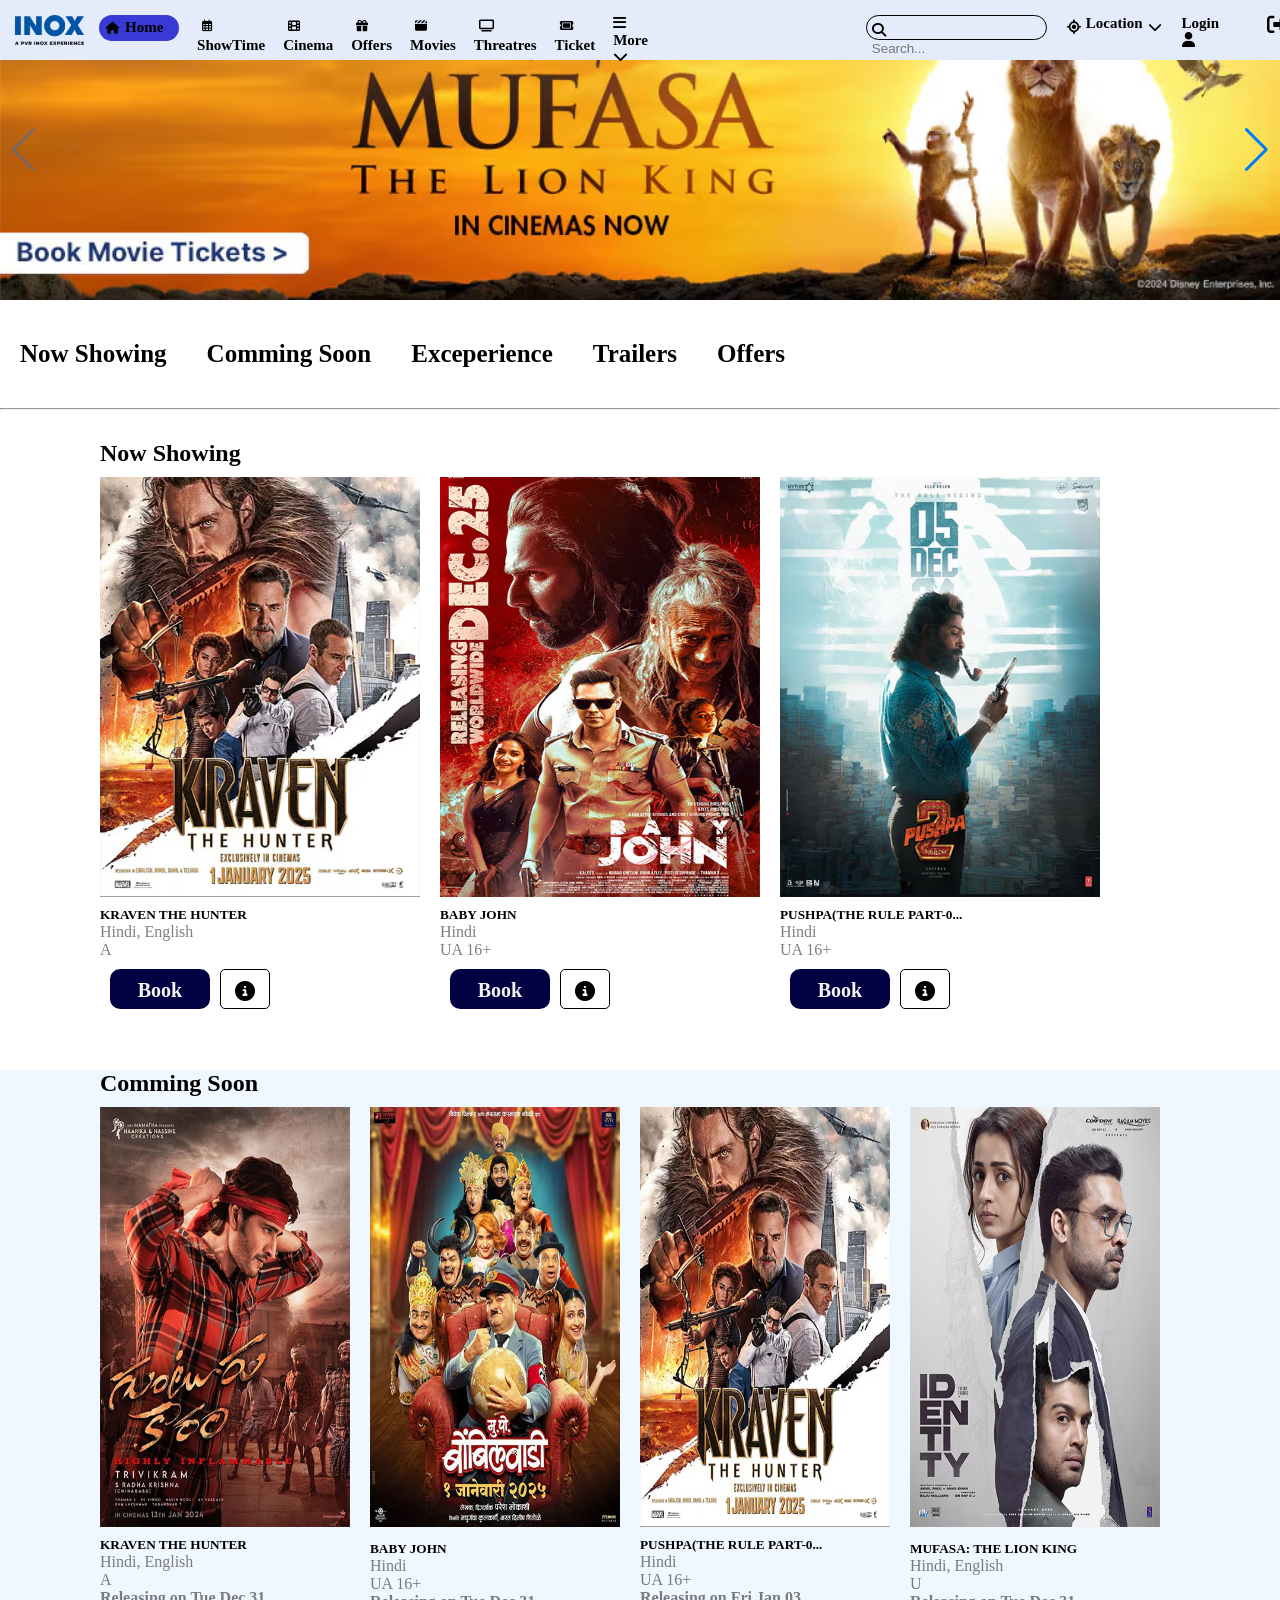
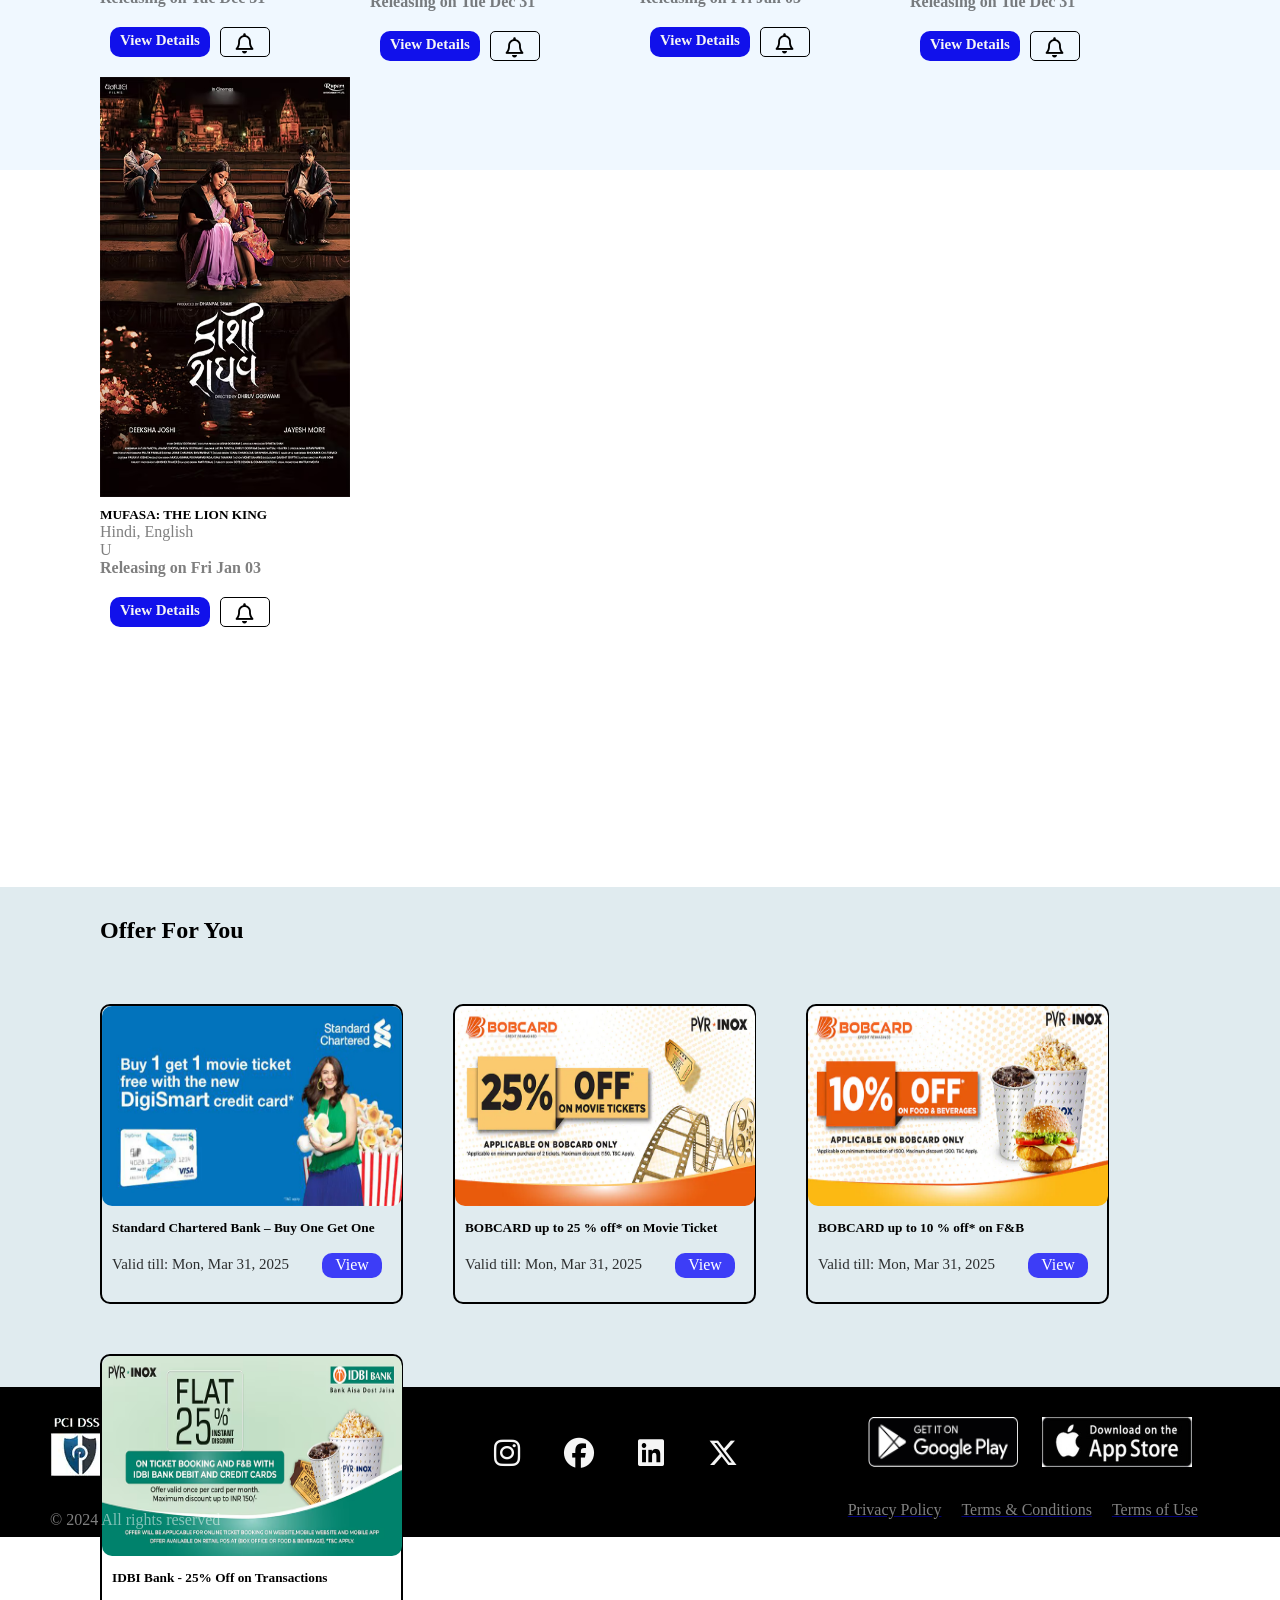
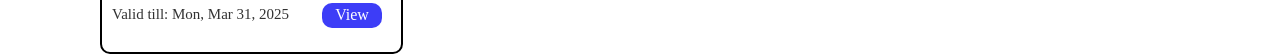
==== commit e848595b: "first final" ====
--- a/Index.html
+++ b/Index.html
@@ -15,7 +15,7 @@
     <!-- <style>
         #Rname::placeholder
         {
-            color: red;
+            color: red;;
         }
     </style> -->
   
